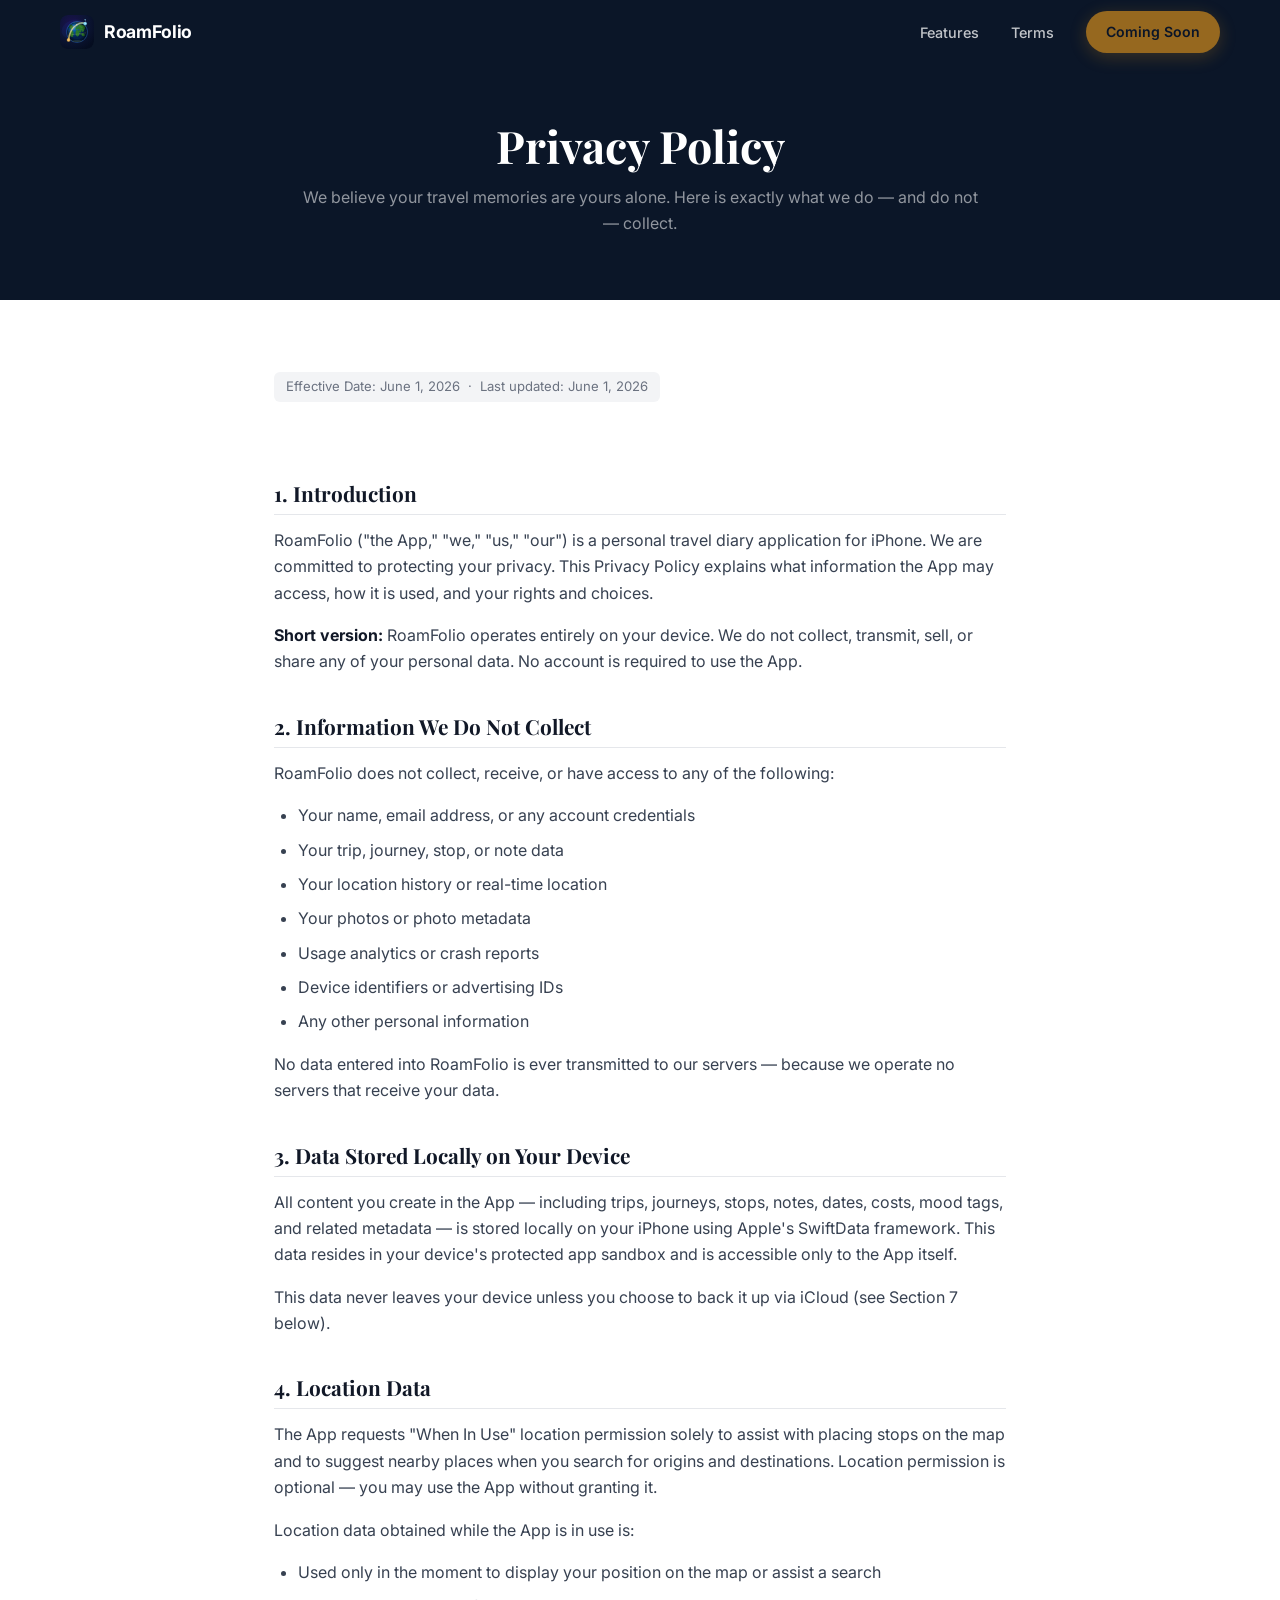
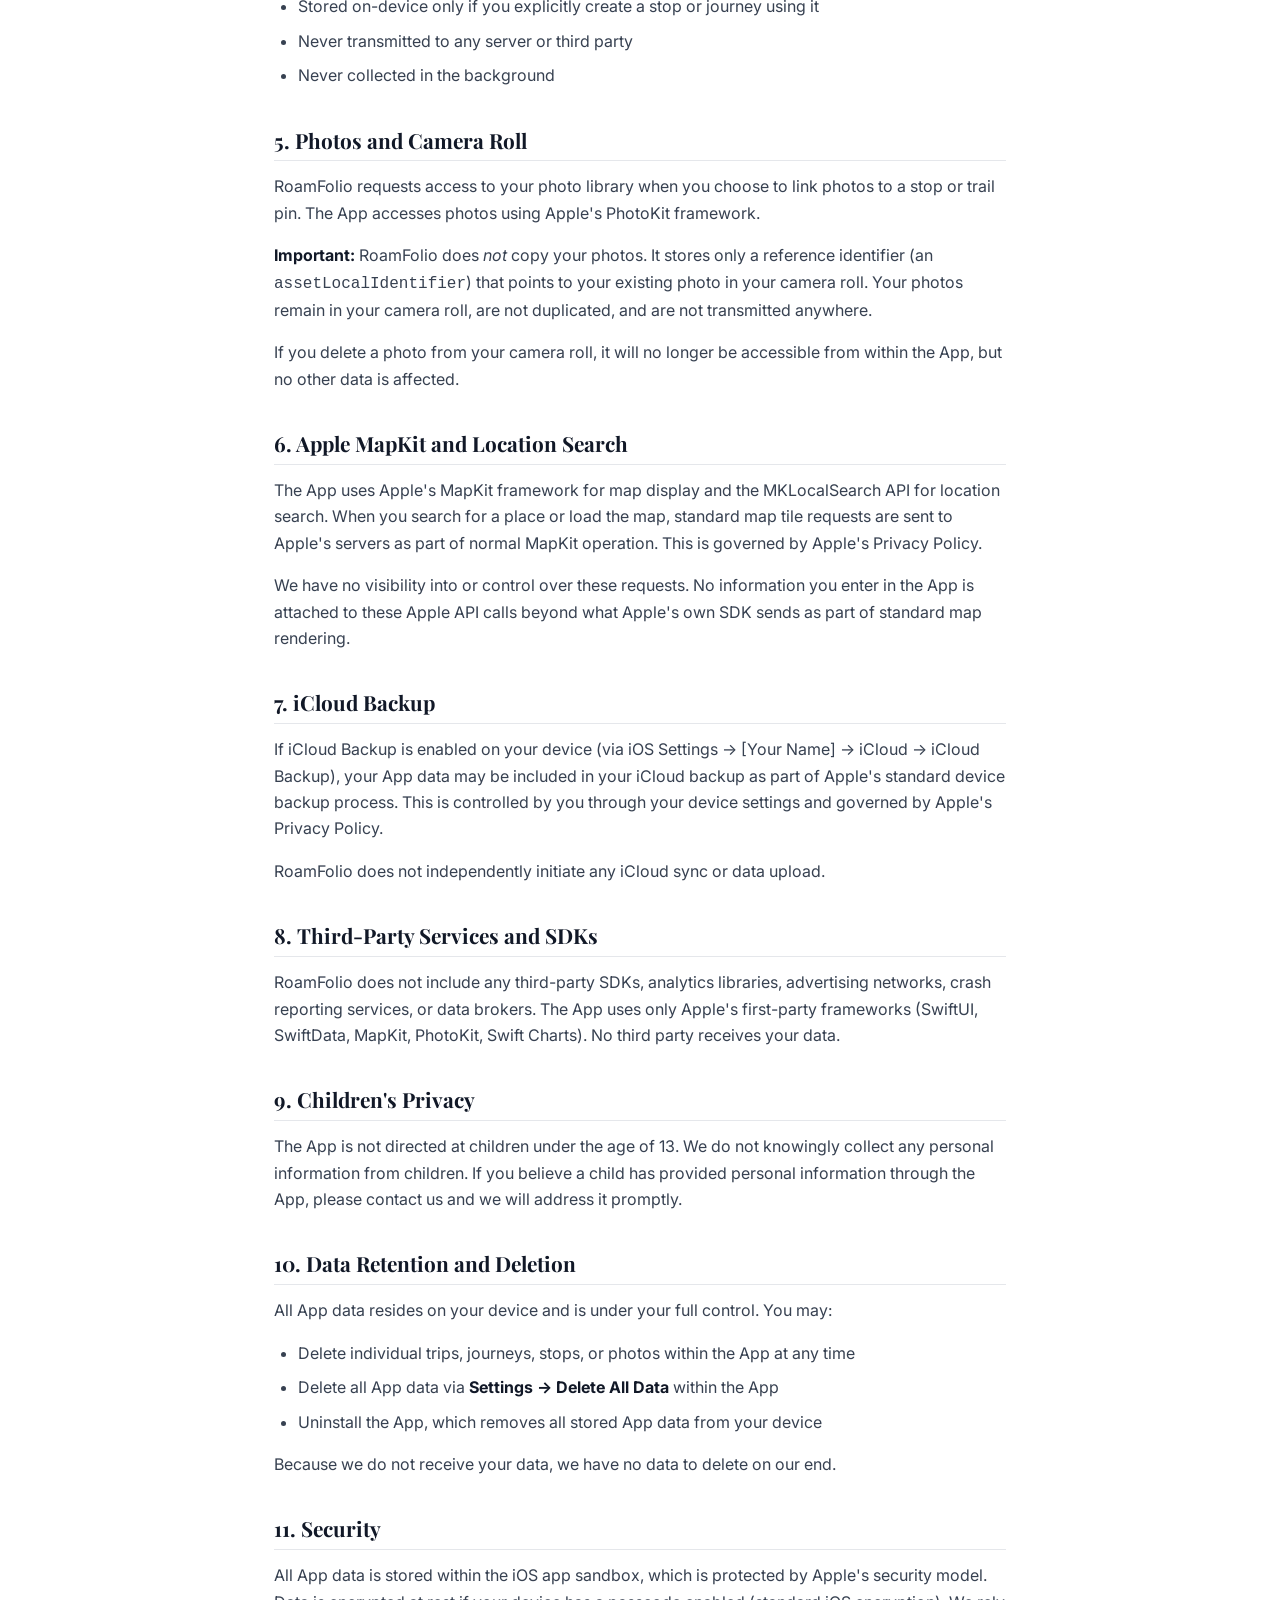
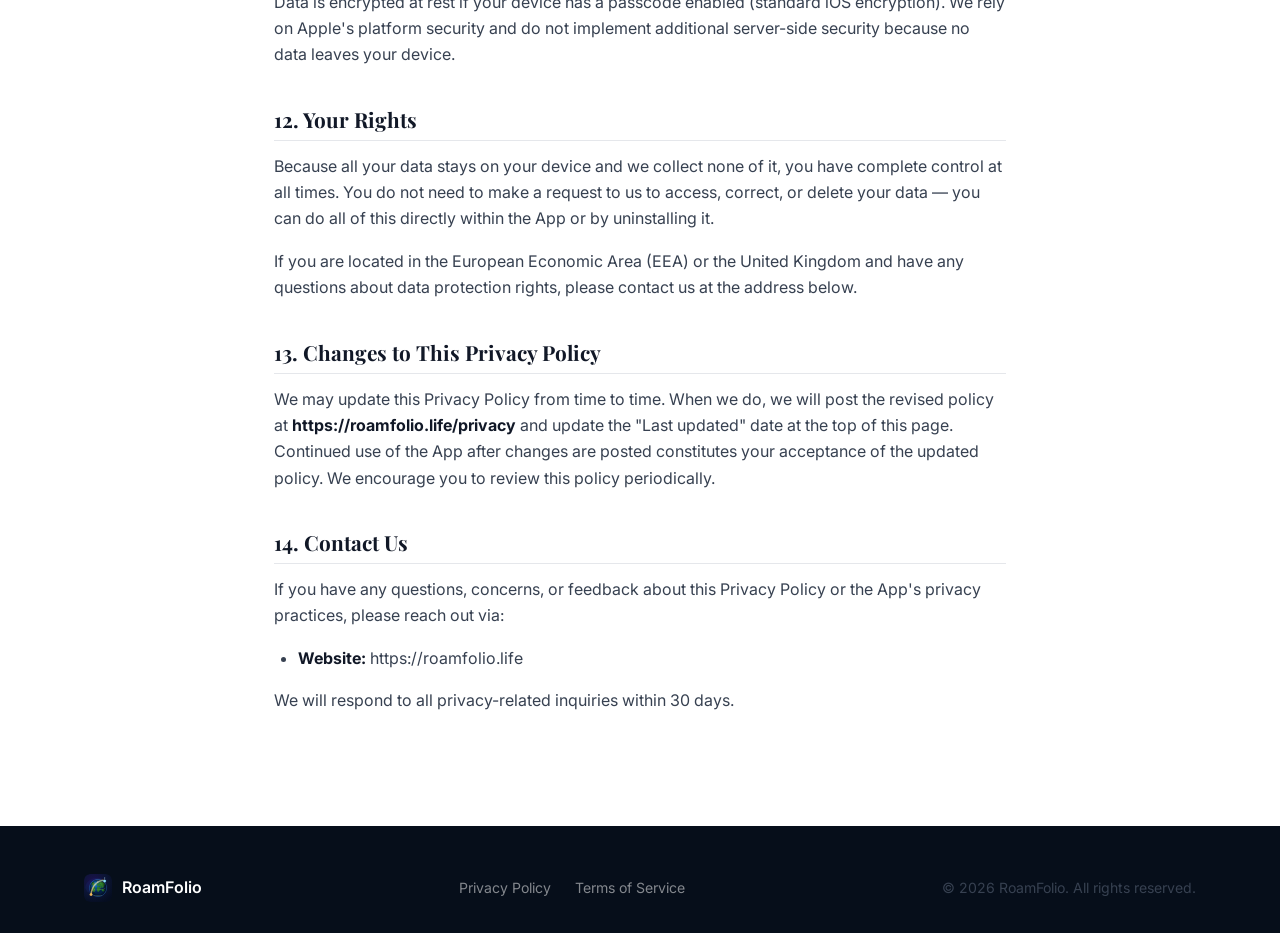
==== privacy.html @ da84d414 "Initial website" ====
<!DOCTYPE html>
<html lang="en">
<head>
  <meta charset="UTF-8"/>
  <meta name="viewport" content="width=device-width, initial-scale=1.0"/>
  <title>Privacy Policy — RoamFolio</title>
  <meta name="description" content="RoamFolio Privacy Policy — all your data stays on your device. No tracking, no ads, no accounts."/>
  <link rel="preconnect" href="https://fonts.googleapis.com"/>
  <link rel="preconnect" href="https://fonts.gstatic.com" crossorigin/>
  <link href="https://fonts.googleapis.com/css2?family=Inter:wght@400;500;600;700&family=Playfair+Display:wght@700&display=swap" rel="stylesheet"/>
  <link rel="icon" type="image/svg+xml" href="assets/logo-icon.svg"/>
  <link rel="stylesheet" href="css/styles.css"/>
</head>
<body>

<nav class="site-nav scrolled" role="navigation">
  <div class="nav-inner">
    <a href="index.html" class="nav-logo">
      <img src="assets/logo-icon.svg" alt="RoamFolio" width="34" height="34"/>
      RoamFolio
    </a>
    <ul class="nav-links">
      <li><a href="index.html#features">Features</a></li>
      <li><a href="terms.html">Terms</a></li>
      <li><span class="btn btn-primary nav-cta" style="opacity:0.6;cursor:default">Coming Soon</span></li>
    </ul>
    <button class="nav-toggle" aria-label="Open menu">
      <span></span><span></span><span></span>
    </button>
  </div>
</nav>

<section class="doc-hero">
  <div class="container">
    <h1>Privacy Policy</h1>
    <p>We believe your travel memories are yours alone. Here is exactly what we do — and do not — collect.</p>
  </div>
</section>

<main class="doc-body">
  <span class="doc-last-updated">Effective Date: June 1, 2026 &nbsp;·&nbsp; Last updated: June 1, 2026</span>

  <h2>1. Introduction</h2>
  <p>
    RoamFolio ("the App," "we," "us," "our") is a personal travel diary application for iPhone.
    We are committed to protecting your privacy. This Privacy Policy explains what information
    the App may access, how it is used, and your rights and choices.
  </p>
  <p>
    <strong>Short version:</strong> RoamFolio operates entirely on your device. We do not collect,
    transmit, sell, or share any of your personal data. No account is required to use the App.
  </p>

  <h2>2. Information We Do Not Collect</h2>
  <p>RoamFolio does not collect, receive, or have access to any of the following:</p>
  <ul>
    <li>Your name, email address, or any account credentials</li>
    <li>Your trip, journey, stop, or note data</li>
    <li>Your location history or real-time location</li>
    <li>Your photos or photo metadata</li>
    <li>Usage analytics or crash reports</li>
    <li>Device identifiers or advertising IDs</li>
    <li>Any other personal information</li>
  </ul>
  <p>
    No data entered into RoamFolio is ever transmitted to our servers — because we operate no
    servers that receive your data.
  </p>

  <h2>3. Data Stored Locally on Your Device</h2>
  <p>
    All content you create in the App — including trips, journeys, stops, notes, dates, costs,
    mood tags, and related metadata — is stored locally on your iPhone using Apple's SwiftData
    framework. This data resides in your device's protected app sandbox and is accessible only
    to the App itself.
  </p>
  <p>
    This data never leaves your device unless you choose to back it up via iCloud
    (see Section 7 below).
  </p>

  <h2>4. Location Data</h2>
  <p>
    The App requests "When In Use" location permission solely to assist with placing stops on
    the map and to suggest nearby places when you search for origins and destinations.
    Location permission is optional — you may use the App without granting it.
  </p>
  <p>
    Location data obtained while the App is in use is:
  </p>
  <ul>
    <li>Used only in the moment to display your position on the map or assist a search</li>
    <li>Stored on-device only if you explicitly create a stop or journey using it</li>
    <li>Never transmitted to any server or third party</li>
    <li>Never collected in the background</li>
  </ul>

  <h2>5. Photos and Camera Roll</h2>
  <p>
    RoamFolio requests access to your photo library when you choose to link photos to a stop
    or trail pin. The App accesses photos using Apple's PhotoKit framework.
  </p>
  <p>
    <strong>Important:</strong> RoamFolio does <em>not</em> copy your photos. It stores only
    a reference identifier (an <code>assetLocalIdentifier</code>) that points to your existing
    photo in your camera roll. Your photos remain in your camera roll, are not duplicated, and
    are not transmitted anywhere.
  </p>
  <p>
    If you delete a photo from your camera roll, it will no longer be accessible from within
    the App, but no other data is affected.
  </p>

  <h2>6. Apple MapKit and Location Search</h2>
  <p>
    The App uses Apple's MapKit framework for map display and the MKLocalSearch API for
    location search. When you search for a place or load the map, standard map tile requests
    are sent to Apple's servers as part of normal MapKit operation. This is governed by
    <a href="https://www.apple.com/privacy/" target="_blank" rel="noopener">Apple's Privacy Policy</a>.
  </p>
  <p>
    We have no visibility into or control over these requests. No information you enter in the
    App is attached to these Apple API calls beyond what Apple's own SDK sends as part of
    standard map rendering.
  </p>

  <h2>7. iCloud Backup</h2>
  <p>
    If iCloud Backup is enabled on your device (via iOS Settings → [Your Name] → iCloud →
    iCloud Backup), your App data may be included in your iCloud backup as part of Apple's
    standard device backup process. This is controlled by you through your device settings
    and governed by <a href="https://www.apple.com/privacy/" target="_blank" rel="noopener">Apple's Privacy Policy</a>.
  </p>
  <p>
    RoamFolio does not independently initiate any iCloud sync or data upload.
  </p>

  <h2>8. Third-Party Services and SDKs</h2>
  <p>
    RoamFolio does not include any third-party SDKs, analytics libraries, advertising networks,
    crash reporting services, or data brokers. The App uses only Apple's first-party frameworks
    (SwiftUI, SwiftData, MapKit, PhotoKit, Swift Charts). No third party receives your data.
  </p>

  <h2>9. Children's Privacy</h2>
  <p>
    The App is not directed at children under the age of 13. We do not knowingly collect any
    personal information from children. If you believe a child has provided personal information
    through the App, please contact us and we will address it promptly.
  </p>

  <h2>10. Data Retention and Deletion</h2>
  <p>
    All App data resides on your device and is under your full control. You may:
  </p>
  <ul>
    <li>Delete individual trips, journeys, stops, or photos within the App at any time</li>
    <li>Delete all App data via <strong>Settings → Delete All Data</strong> within the App</li>
    <li>Uninstall the App, which removes all stored App data from your device</li>
  </ul>
  <p>
    Because we do not receive your data, we have no data to delete on our end.
  </p>

  <h2>11. Security</h2>
  <p>
    All App data is stored within the iOS app sandbox, which is protected by Apple's security
    model. Data is encrypted at rest if your device has a passcode enabled (standard iOS
    encryption). We rely on Apple's platform security and do not implement additional server-side
    security because no data leaves your device.
  </p>

  <h2>12. Your Rights</h2>
  <p>
    Because all your data stays on your device and we collect none of it, you have complete
    control at all times. You do not need to make a request to us to access, correct, or
    delete your data — you can do all of this directly within the App or by uninstalling it.
  </p>
  <p>
    If you are located in the European Economic Area (EEA) or the United Kingdom and have
    any questions about data protection rights, please contact us at the address below.
  </p>

  <h2>13. Changes to This Privacy Policy</h2>
  <p>
    We may update this Privacy Policy from time to time. When we do, we will post the revised
    policy at <strong>https://roamfolio.life/privacy</strong> and update the "Last updated"
    date at the top of this page. Continued use of the App after changes are posted constitutes
    your acceptance of the updated policy. We encourage you to review this policy periodically.
  </p>

  <h2>14. Contact Us</h2>
  <p>
    If you have any questions, concerns, or feedback about this Privacy Policy or the App's
    privacy practices, please reach out via:
  </p>
  <ul>
    <li><strong>Website:</strong> <a href="https://roamfolio.life">https://roamfolio.life</a></li>
  </ul>
  <p>We will respond to all privacy-related inquiries within 30 days.</p>
</main>

<footer class="site-footer">
  <div class="container">
    <div class="footer-inner">
      <a href="index.html" class="footer-logo">
        <img src="assets/logo-icon.svg" alt="" width="28" height="28"/>
        RoamFolio
      </a>
      <ul class="footer-links">
        <li><a href="privacy.html">Privacy Policy</a></li>
        <li><a href="terms.html">Terms of Service</a></li>
      </ul>
      <p class="footer-copy">© 2026 RoamFolio. All rights reserved.</p>
    </div>
  </div>
</footer>

<script src="js/main.js" defer></script>
</body>
</html>
---- css/styles.css ----
/* ─────────────────────────────────────────
   RoamFolio — Website Styles
   ───────────────────────────────────────── */

/* Google Fonts imported in HTML */

/* ── Variables ── */
:root {
  --navy-dark:  #0B1628;
  --navy:       #142038;
  --navy-light: #1E3256;
  --blue:       #2E5BA8;
  --blue-mid:   #3B74CE;
  --sky:        #60A8DF;
  --gold:       #F4A01A;
  --gold-light: #FBBF24;
  --white:      #FFFFFF;
  --off-white:  #F7F8FA;
  --gray-100:   #F3F4F6;
  --gray-200:   #E5E7EB;
  --gray-400:   #9CA3AF;
  --gray-600:   #6B7280;
  --text:       #111827;
  --text-mid:   #374151;

  --radius-sm: 8px;
  --radius-md: 16px;
  --radius-lg: 24px;
  --radius-xl: 40px;

  --shadow-sm: 0 1px 4px rgba(0,0,0,0.10);
  --shadow-md: 0 4px 20px rgba(0,0,0,0.10);
  --shadow-lg: 0 12px 40px rgba(0,0,0,0.14);

  --transition: 0.22s ease;
  --max-w: 1160px;
}

/* ── Reset ── */
*, *::before, *::after { box-sizing: border-box; margin: 0; padding: 0; }
html { scroll-behavior: smooth; -webkit-text-size-adjust: 100%; }
img, svg { display: block; max-width: 100%; }
a { color: inherit; text-decoration: none; }
button { cursor: pointer; border: none; background: none; font: inherit; }

/* ── Base ── */
body {
  font-family: 'Inter', system-ui, -apple-system, sans-serif;
  font-size: 1rem;
  line-height: 1.65;
  color: var(--text);
  background: white;
  overflow-x: hidden;
}

.container {
  max-width: var(--max-w);
  margin: 0 auto;
  padding: 0 24px;
}

/* ── Typography ── */
h1, h2, h3, h4 {
  font-family: 'Playfair Display', Georgia, serif;
  line-height: 1.15;
  color: inherit;
}
h1 { font-size: clamp(2.4rem, 5.5vw, 4.2rem); font-weight: 700; }
h2 { font-size: clamp(1.9rem, 4vw, 3rem);     font-weight: 700; }
h3 { font-size: clamp(1.15rem, 2vw, 1.4rem);  font-weight: 600; }
p  { color: var(--text-mid); max-width: 68ch; }

/* ── Buttons ── */
.btn {
  display: inline-flex;
  align-items: center;
  gap: 8px;
  padding: 14px 28px;
  border-radius: var(--radius-xl);
  font-weight: 600;
  font-size: 0.95rem;
  transition: var(--transition);
  white-space: nowrap;
}
.btn-primary {
  background: var(--gold);
  color: var(--navy-dark);
  box-shadow: 0 4px 18px rgba(244,160,26,0.35);
}
.btn-primary:hover { background: var(--gold-light); transform: translateY(-2px); box-shadow: 0 8px 28px rgba(244,160,26,0.45); }
.btn-ghost {
  background: rgba(255,255,255,0.10);
  color: white;
  border: 1.5px solid rgba(255,255,255,0.28);
  backdrop-filter: blur(8px);
}
.btn-ghost:hover { background: rgba(255,255,255,0.18); transform: translateY(-2px); }
.btn-outline {
  background: transparent;
  color: var(--navy);
  border: 2px solid var(--navy);
}
.btn-outline:hover { background: var(--navy); color: white; }

/* ── Nav ── */
.site-nav {
  position: fixed;
  top: 0; left: 0; right: 0;
  z-index: 100;
  padding: 0 24px;
  height: 64px;
  display: flex;
  align-items: center;
  transition: background var(--transition), backdrop-filter var(--transition);
}
.site-nav.scrolled {
  background: rgba(11,22,40,0.90);
  backdrop-filter: blur(16px);
  -webkit-backdrop-filter: blur(16px);
  border-bottom: 1px solid rgba(255,255,255,0.08);
}
.nav-inner {
  max-width: var(--max-w);
  width: 100%;
  margin: 0 auto;
  display: flex;
  align-items: center;
  justify-content: space-between;
}
.nav-logo {
  display: flex;
  align-items: center;
  gap: 10px;
  color: white;
  font-weight: 700;
  font-size: 1.1rem;
  letter-spacing: -0.02em;
}
.nav-logo img { width: 34px; height: 34px; border-radius: 8px; }
.nav-links {
  display: flex;
  align-items: center;
  gap: 32px;
  list-style: none;
}
.nav-links a {
  color: rgba(255,255,255,0.75);
  font-size: 0.9rem;
  font-weight: 500;
  transition: color var(--transition);
}
.nav-links a:hover { color: white; }
.nav-cta { font-size: 0.88rem !important; padding: 9px 20px !important; }

/* mobile menu toggle */
.nav-toggle {
  display: none;
  flex-direction: column;
  gap: 5px;
  padding: 4px;
}
.nav-toggle span {
  display: block; width: 22px; height: 2px;
  background: white; border-radius: 2px;
  transition: var(--transition);
}

/* ── Hero ── */
.hero {
  min-height: 100svh;
  background: var(--navy-dark);
  display: flex;
  flex-direction: column;
  justify-content: center;
  padding: 100px 0 80px;
  position: relative;
  overflow: hidden;
}
/* Subtle animated grid background */
.hero::before {
  content: '';
  position: absolute;
  inset: 0;
  background-image:
    linear-gradient(rgba(74,120,190,0.07) 1px, transparent 1px),
    linear-gradient(90deg, rgba(74,120,190,0.07) 1px, transparent 1px);
  background-size: 64px 64px;
  mask-image: radial-gradient(ellipse 80% 80% at 50% 40%, black 40%, transparent 100%);
  -webkit-mask-image: radial-gradient(ellipse 80% 80% at 50% 40%, black 40%, transparent 100%);
}
/* Radial glow from center-top */
.hero::after {
  content: '';
  position: absolute;
  top: -120px; left: 50%;
  transform: translateX(-50%);
  width: 900px; height: 700px;
  background: radial-gradient(ellipse at center, rgba(59,116,206,0.18) 0%, transparent 70%);
  pointer-events: none;
}
.hero .container { position: relative; z-index: 1; }
.hero-inner {
  display: grid;
  grid-template-columns: 1fr 1fr;
  gap: 60px;
  align-items: center;
}
.hero-eyebrow {
  display: inline-block;
  font-size: 0.78rem;
  font-weight: 600;
  letter-spacing: 0.14em;
  text-transform: uppercase;
  color: var(--gold);
  border: 1px solid rgba(244,160,26,0.35);
  border-radius: 100px;
  padding: 5px 14px;
  margin-bottom: 20px;
}
.hero h1 {
  color: white;
  margin-bottom: 22px;
}
.hero h1 em {
  font-style: normal;
  color: var(--gold);
}
.hero-lead {
  color: rgba(255,255,255,0.68);
  font-size: 1.12rem;
  line-height: 1.7;
  margin-bottom: 36px;
  max-width: 52ch;
}
.hero-actions {
  display: flex;
  gap: 14px;
  flex-wrap: wrap;
}
.hero-visual {
  display: flex;
  justify-content: center;
  align-items: center;
  position: relative;
}
.hero-logo-wrap {
  width: clamp(240px, 40vw, 380px);
  aspect-ratio: 1;
  border-radius: 22%;
  overflow: hidden;
  box-shadow:
    0 0 0 1px rgba(255,255,255,0.08),
    0 24px 80px rgba(0,0,0,0.6),
    0 0 120px rgba(59,116,206,0.25);
  animation: float 5s ease-in-out infinite;
}
@keyframes float {
  0%, 100% { transform: translateY(0); }
  50%       { transform: translateY(-12px); }
}
.hero-logo-wrap img { width: 100%; height: 100%; }

/* ── Hero floating tags ── */
.hero-tag {
  position: absolute;
  background: rgba(255,255,255,0.10);
  backdrop-filter: blur(12px);
  -webkit-backdrop-filter: blur(12px);
  border: 1px solid rgba(255,255,255,0.20);
  color: white;
  font-size: 0.80rem;
  font-weight: 600;
  padding: 7px 14px;
  border-radius: 100px;
  white-space: nowrap;
  animation: float 5s ease-in-out infinite;
}
.hero-tag--1 { top: 10%;  left: -10%; animation-delay: 0s;    }
.hero-tag--2 { top: 52%;  right: -8%; animation-delay: 1.5s;  }
.hero-tag--3 { bottom: 12%; left: -5%; animation-delay: 0.8s; }

/* ── Coming soon badge (hero) ── */
.coming-soon-badge {
  display: inline-flex;
  align-items: center;
  gap: 10px;
  background: rgba(255,255,255,0.08);
  border: 1.5px solid rgba(255,255,255,0.22);
  color: rgba(255,255,255,0.80);
  font-size: 0.95rem;
  font-weight: 600;
  padding: 14px 28px;
  border-radius: var(--radius-xl);
  backdrop-filter: blur(8px);
  -webkit-backdrop-filter: blur(8px);
}

/* ── Coming soon text (CTA section) ── */
.cta-coming-soon {
  display: inline-flex;
  align-items: center;
  gap: 10px;
  color: rgba(255,255,255,0.45);
  font-size: 1rem;
  font-weight: 500;
  border: 1.5px dashed rgba(255,255,255,0.20);
  border-radius: var(--radius-xl);
  padding: 14px 30px;
}

/* ── Scroll indicator ── */
.scroll-hint {
  position: absolute;
  bottom: 32px;
  left: 50%;
  transform: translateX(-50%);
  display: flex;
  flex-direction: column;
  align-items: center;
  gap: 8px;
  color: rgba(255,255,255,0.35);
  font-size: 0.75rem;
  letter-spacing: 0.08em;
  text-transform: uppercase;
}
.scroll-hint-arrow {
  width: 24px; height: 36px;
  border: 2px solid rgba(255,255,255,0.25);
  border-radius: 12px;
  display: flex;
  justify-content: center;
  padding-top: 6px;
}
.scroll-hint-arrow::before {
  content: '';
  width: 4px; height: 8px;
  background: rgba(255,255,255,0.5);
  border-radius: 2px;
  animation: scrollDot 1.6s ease-in-out infinite;
}
@keyframes scrollDot {
  0%   { opacity: 1; transform: translateY(0); }
  100% { opacity: 0; transform: translateY(10px); }
}

/* ── Section shared ── */
.section {
  padding: 96px 0;
}
.section-eyebrow {
  font-size: 0.78rem;
  font-weight: 600;
  letter-spacing: 0.14em;
  text-transform: uppercase;
  color: var(--blue-mid);
  margin-bottom: 12px;
}
.section-header {
  margin-bottom: 56px;
}
.section-header h2 { margin-bottom: 14px; }
.section-header p  { font-size: 1.1rem; }

/* ── How it works ── */
.how-section { background: var(--off-white); }
.steps {
  display: grid;
  grid-template-columns: repeat(3, 1fr);
  gap: 32px;
  position: relative;
}
.steps::before {
  content: '';
  position: absolute;
  top: 52px; left: 16.66%; right: 16.66%;
  height: 2px;
  background: linear-gradient(90deg, var(--gold) 0%, var(--blue-mid) 100%);
  opacity: 0.35;
}
.step {
  background: white;
  border-radius: var(--radius-lg);
  padding: 36px 28px;
  box-shadow: var(--shadow-sm);
  text-align: center;
  transition: box-shadow var(--transition), transform var(--transition);
}
.step:hover { box-shadow: var(--shadow-md); transform: translateY(-4px); }
.step-num {
  width: 52px; height: 52px;
  border-radius: 50%;
  background: linear-gradient(135deg, var(--gold), #E8890E);
  color: white;
  font-size: 1.3rem;
  font-weight: 700;
  display: flex;
  align-items: center;
  justify-content: center;
  margin: 0 auto 20px;
  font-family: 'Playfair Display', serif;
}
.step h3 { margin-bottom: 10px; }
.step p  { font-size: 0.92rem; max-width: none; }

/* ── Features grid ── */
.features-section { background: white; }
.features-grid {
  display: grid;
  grid-template-columns: repeat(3, 1fr);
  gap: 24px;
}
.feature-card {
  padding: 32px 28px;
  border: 1.5px solid var(--gray-200);
  border-radius: var(--radius-lg);
  transition: border-color var(--transition), box-shadow var(--transition), transform var(--transition);
}
.feature-card:hover {
  border-color: rgba(59,116,206,0.35);
  box-shadow: var(--shadow-md);
  transform: translateY(-3px);
}
.feature-icon {
  width: 52px; height: 52px;
  border-radius: var(--radius-sm);
  background: linear-gradient(135deg, #EBF2FF, #D6E5FF);
  display: flex;
  align-items: center;
  justify-content: center;
  font-size: 1.6rem;
  margin-bottom: 18px;
}
.feature-card h3 { margin-bottom: 8px; font-size: 1.05rem; }
.feature-card p  { font-size: 0.9rem; max-width: none; }

/* ── Modes section ── */
.modes-section {
  background: var(--navy-dark);
  color: white;
  padding: 96px 0;
  overflow: hidden;
  position: relative;
}
.modes-section::before {
  content: '';
  position: absolute;
  inset: 0;
  background-image:
    linear-gradient(rgba(74,120,190,0.06) 1px, transparent 1px),
    linear-gradient(90deg, rgba(74,120,190,0.06) 1px, transparent 1px);
  background-size: 48px 48px;
}
.modes-section .section-eyebrow { color: var(--sky); }
.modes-section .section-header h2 { color: white; }
.modes-section .section-header p  { color: rgba(255,255,255,0.6); }
.modes-grid {
  display: grid;
  grid-template-columns: repeat(4, 1fr);
  gap: 20px;
  position: relative;
  z-index: 1;
}
.mode-card {
  background: rgba(255,255,255,0.05);
  border: 1px solid rgba(255,255,255,0.1);
  border-radius: var(--radius-md);
  padding: 24px 20px;
  transition: background var(--transition), border-color var(--transition), transform var(--transition);
}
.mode-card:hover {
  background: rgba(255,255,255,0.09);
  border-color: rgba(255,255,255,0.22);
  transform: translateY(-4px);
}
.mode-emoji { font-size: 2rem; margin-bottom: 12px; }
.mode-name  { font-weight: 600; font-size: 0.95rem; margin-bottom: 6px; }
.mode-desc  { font-size: 0.82rem; color: rgba(255,255,255,0.5); line-height: 1.5; }
.mode-line  { margin: 14px 0; height: 20px; display: flex; align-items: center; }

/* Route line swatches */
.route-line {
  height: 3px;
  width: 100%;
  border-radius: 2px;
}
.route-flight  { background: white;    background: repeating-linear-gradient(90deg, white 0, white 12px, transparent 12px, transparent 20px); height: 3px; }
.route-road    { background: #F4A01A; }
.route-train   { background: repeating-linear-gradient(90deg, #60A8DF 0, #60A8DF 100%); position: relative; }
.route-cruise  { background: repeating-linear-gradient(90deg, #2DD4BF 0, #2DD4BF 18px, transparent 18px, transparent 24px); }
.route-hike    { background: repeating-linear-gradient(90deg, #86EFAC 0, #86EFAC 12px, transparent 12px, transparent 19px); height: 4px; }
.route-walk    { background: repeating-linear-gradient(90deg, #C4B5FD 0, #C4B5FD 4px, transparent 4px, transparent 12px); height: 2px; }
.route-cycle   { background: repeating-linear-gradient(90deg, #FCA5A5 0, #FCA5A5 10px, transparent 10px, transparent 16px); }
.route-bus     { background: repeating-linear-gradient(90deg, #FDE68A 0, #FDE68A 14px, transparent 14px, transparent 20px); }

/* ── CTA section ── */
.cta-section {
  background: linear-gradient(135deg, var(--navy-dark) 0%, var(--navy-light) 100%);
  color: white;
  text-align: center;
  padding: 96px 0;
  position: relative;
  overflow: hidden;
}
.cta-section::before {
  content: '';
  position: absolute;
  top: 50%; left: 50%;
  transform: translate(-50%, -50%);
  width: 700px; height: 500px;
  background: radial-gradient(ellipse, rgba(244,160,26,0.12) 0%, transparent 70%);
}
.cta-section h2 { color: white; margin-bottom: 16px; }
.cta-section p  { color: rgba(255,255,255,0.65); font-size: 1.1rem; margin: 0 auto 36px; }
.cta-actions { display: flex; gap: 16px; justify-content: center; flex-wrap: wrap; }

/* ── Footer ── */
.site-footer {
  background: #060E1A;
  color: rgba(255,255,255,0.5);
  padding: 48px 0 32px;
  font-size: 0.88rem;
}
.footer-inner {
  display: flex;
  align-items: center;
  justify-content: space-between;
  gap: 24px;
  flex-wrap: wrap;
}
.footer-logo {
  display: flex;
  align-items: center;
  gap: 10px;
  color: white;
  font-weight: 600;
  font-size: 1rem;
}
.footer-logo img { width: 28px; height: 28px; border-radius: 6px; }
.footer-links {
  display: flex;
  gap: 24px;
  list-style: none;
}
.footer-links a { transition: color var(--transition); }
.footer-links a:hover { color: white; }
.footer-copy { text-align: right; }

/* ── Privacy / Terms pages ── */
.doc-hero {
  background: var(--navy-dark);
  padding: 120px 0 64px;
  text-align: center;
}
.doc-hero h1 { color: white; font-size: clamp(1.8rem, 4vw, 2.8rem); margin-bottom: 12px; }
.doc-hero p  { color: rgba(255,255,255,0.55); margin: 0 auto; }
.doc-body {
  max-width: 780px;
  margin: 0 auto;
  padding: 72px 24px 96px;
}
.doc-body h2 {
  font-size: 1.3rem;
  margin: 40px 0 12px;
  padding-bottom: 8px;
  border-bottom: 1.5px solid var(--gray-200);
}
.doc-body h2:first-child { margin-top: 0; }
.doc-body p  { color: var(--text-mid); margin-bottom: 16px; max-width: none; }
.doc-body ul {
  list-style: disc;
  padding-left: 24px;
  color: var(--text-mid);
  margin-bottom: 16px;
}
.doc-body ul li { margin-bottom: 8px; }
.doc-body strong { color: var(--text); }
.doc-last-updated {
  display: inline-block;
  font-size: 0.82rem;
  color: var(--gray-600);
  background: var(--gray-100);
  border-radius: 6px;
  padding: 4px 12px;
  margin-bottom: 40px;
}

/* ── Fade-in on scroll ── */
.fade-up {
  opacity: 0;
  transform: translateY(28px);
  transition: opacity 0.55s ease, transform 0.55s ease;
}
.fade-up.visible {
  opacity: 1;
  transform: none;
}

/* ── Responsive ── */
@media (max-width: 900px) {
  .hero-inner      { grid-template-columns: 1fr; text-align: center; }
  .hero-lead       { margin-left: auto; margin-right: auto; }
  .hero-actions    { justify-content: center; }
  .hero-visual     { order: -1; }
  .hero-logo-wrap  { width: clamp(180px, 55vw, 300px); }
  .features-grid   { grid-template-columns: repeat(2, 1fr); }
  .modes-grid      { grid-template-columns: repeat(2, 1fr); }
  .steps           { grid-template-columns: 1fr; }
  .steps::before   { display: none; }
}
@media (max-width: 600px) {
  .section         { padding: 64px 0; }
  .features-grid   { grid-template-columns: 1fr; }
  .modes-grid      { grid-template-columns: 1fr; }
  .nav-links       { display: none; }
  .nav-links.open  { display: flex; flex-direction: column; position: fixed; inset: 64px 0 0; background: var(--navy-dark); padding: 32px 24px; gap: 24px; z-index: 99; }
  .nav-toggle      { display: flex; }
  .footer-inner    { flex-direction: column; text-align: center; }
  .footer-copy     { text-align: center; }
}
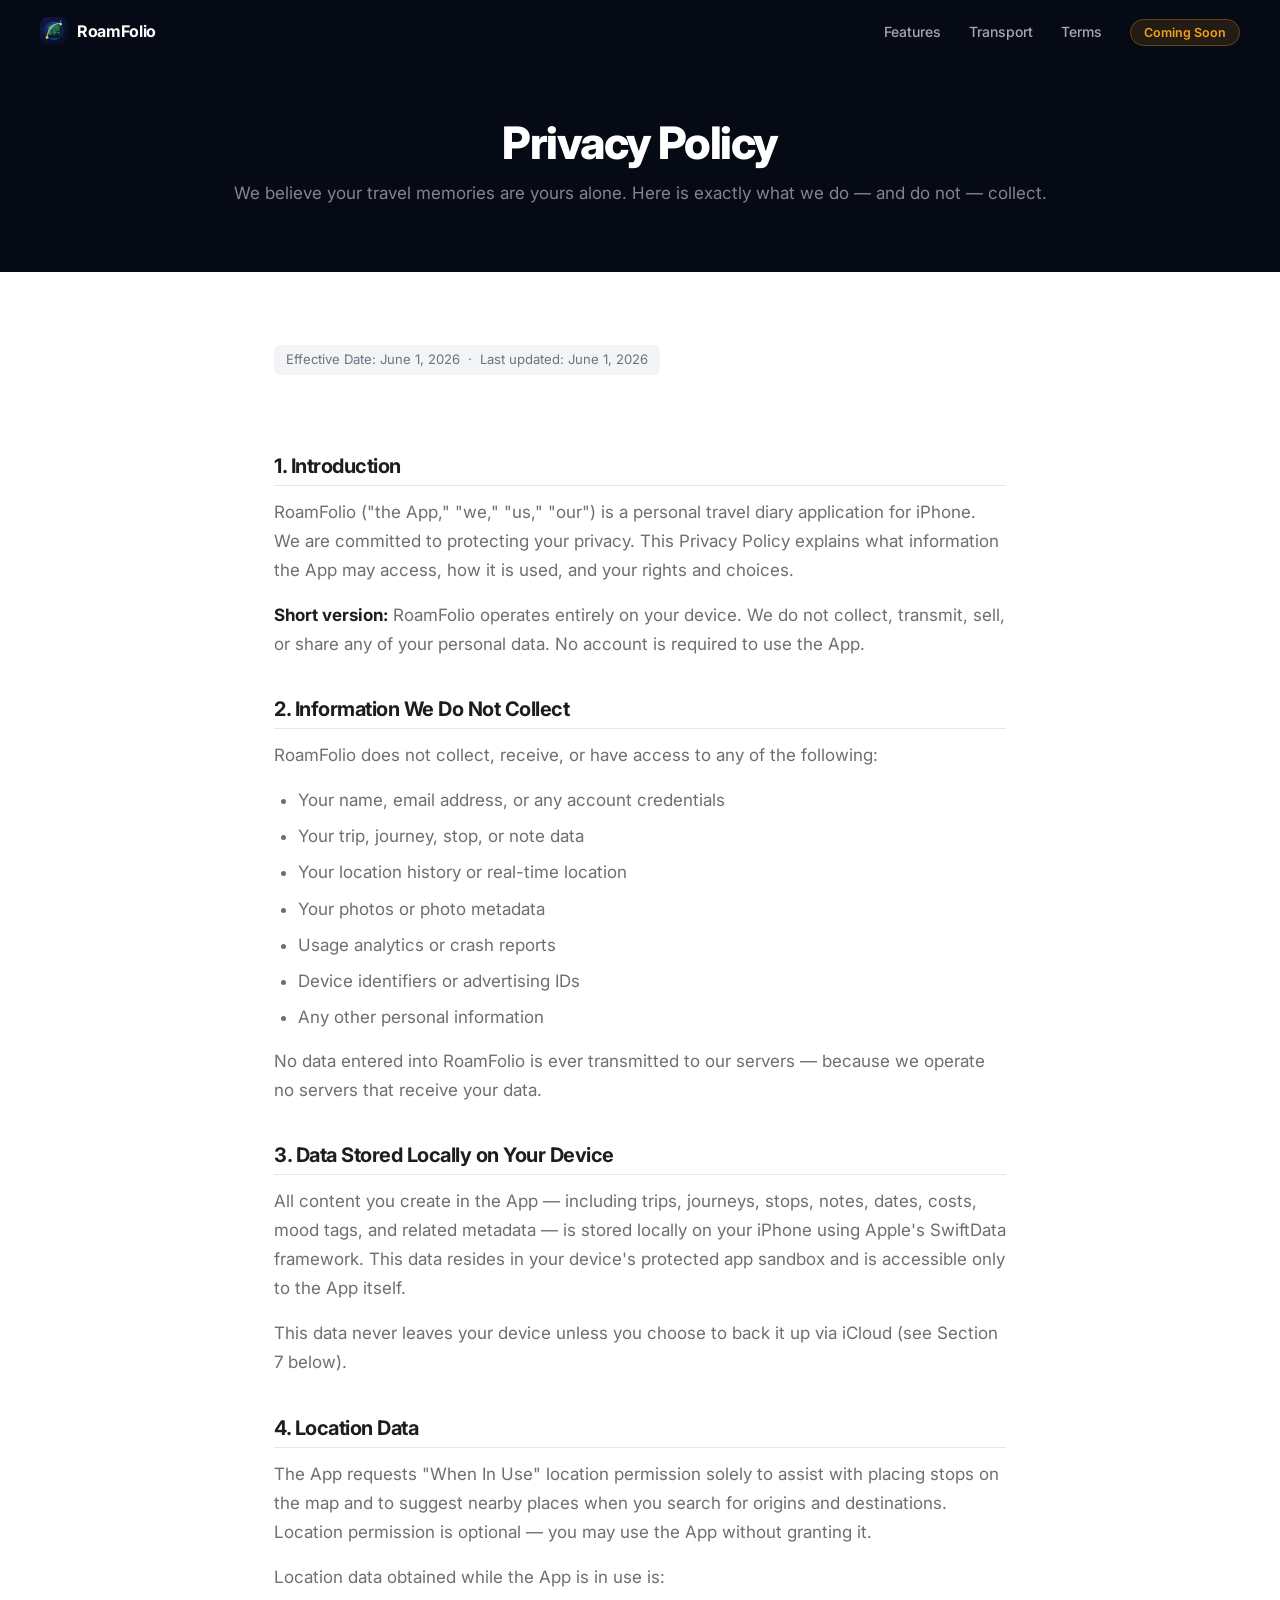
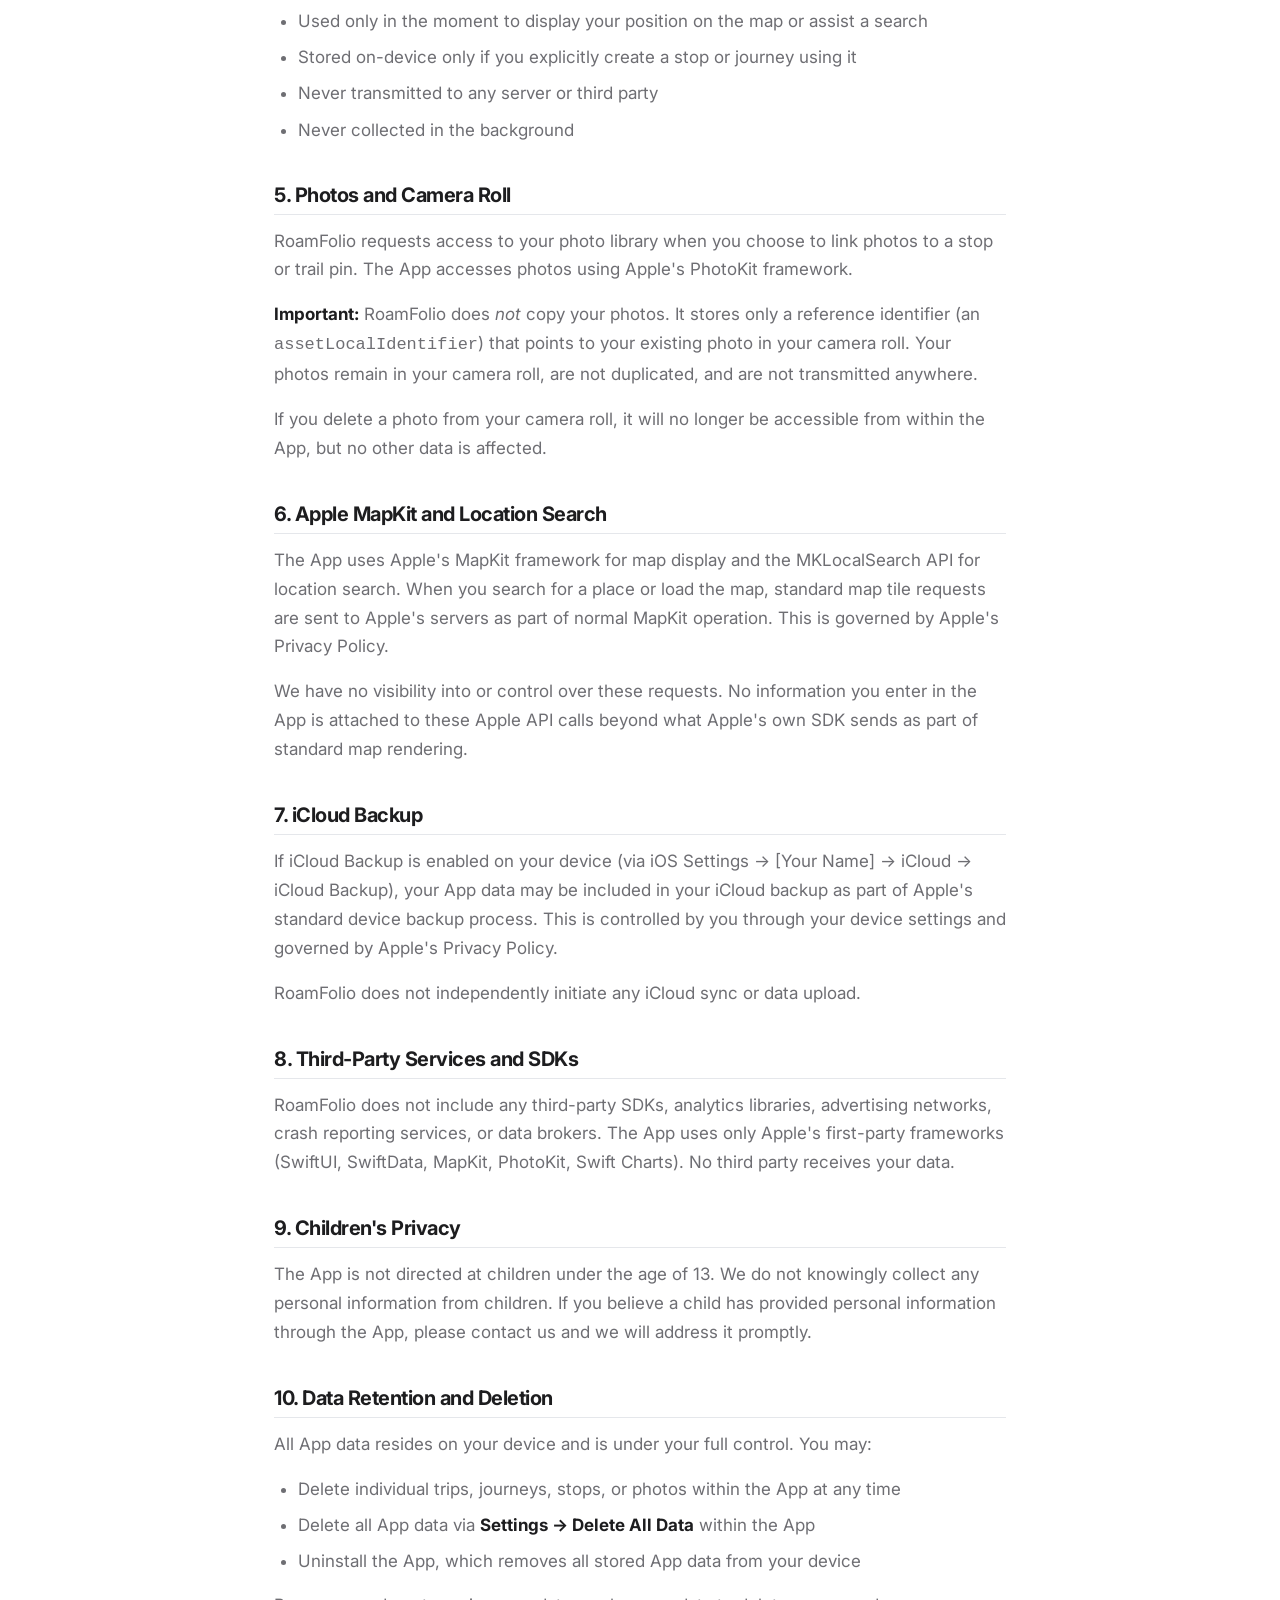
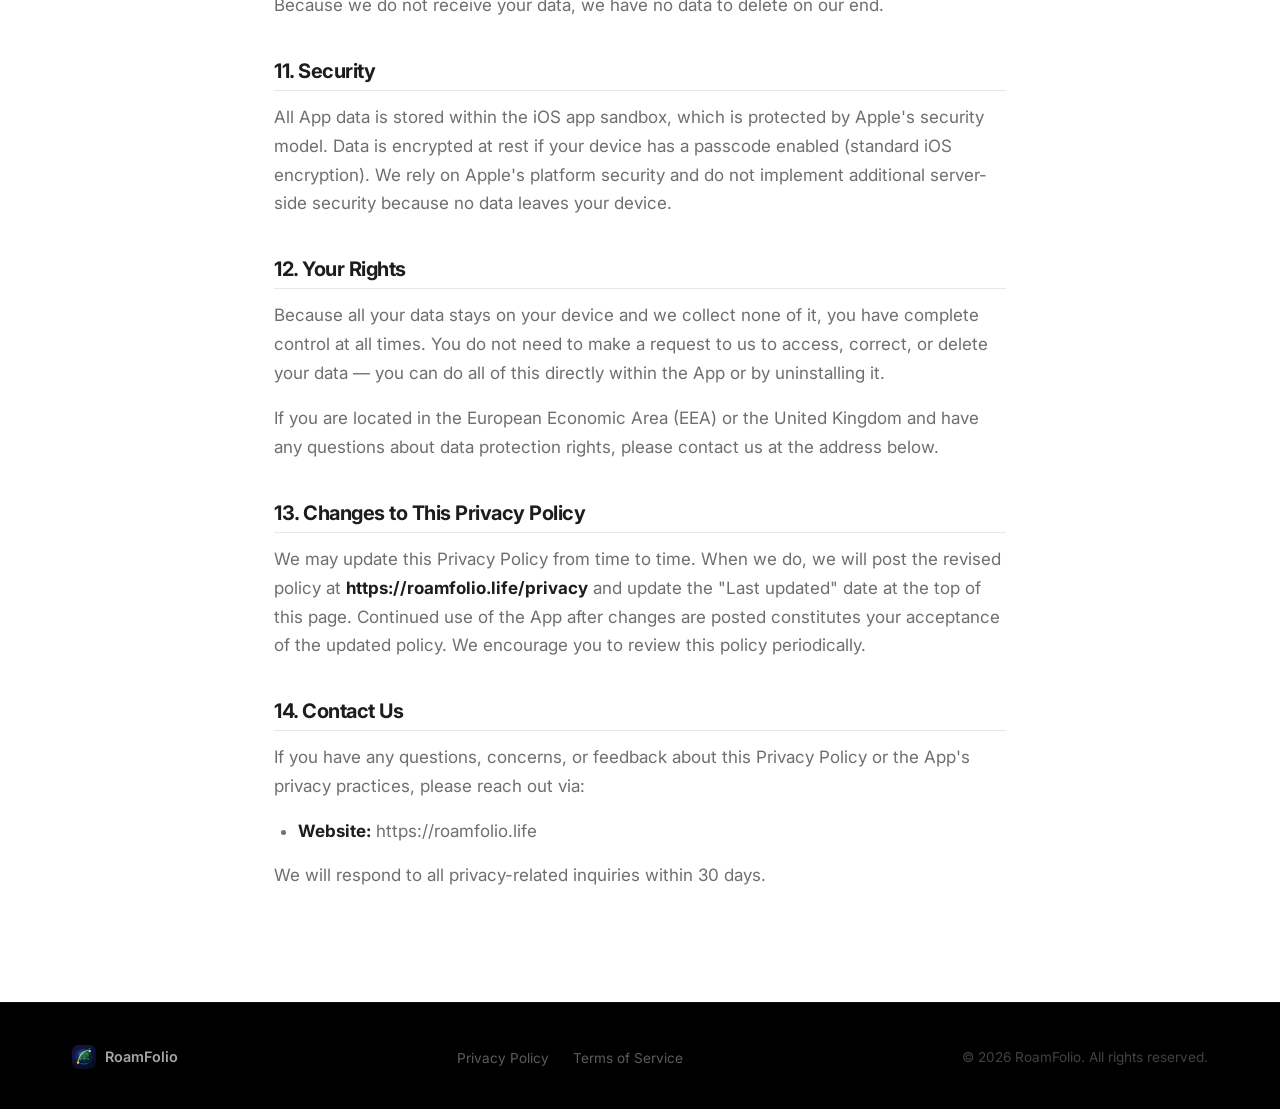
==== commit f7d4aba9: "Redesign: Apple-style scroll animations, remove scroll indicator" ====
--- a/privacy.html
+++ b/privacy.html
@@ -7,24 +7,25 @@
   <meta name="description" content="RoamFolio Privacy Policy — all your data stays on your device. No tracking, no ads, no accounts."/>
   <link rel="preconnect" href="https://fonts.googleapis.com"/>
   <link rel="preconnect" href="https://fonts.gstatic.com" crossorigin/>
-  <link href="https://fonts.googleapis.com/css2?family=Inter:wght@400;500;600;700&family=Playfair+Display:wght@700&display=swap" rel="stylesheet"/>
+  <link href="https://fonts.googleapis.com/css2?family=Inter:ital,wght@0,300;0,400;0,500;0,600;0,700;0,800;0,900;1,400&display=swap" rel="stylesheet"/>
   <link rel="icon" type="image/svg+xml" href="assets/logo-icon.svg"/>
   <link rel="stylesheet" href="css/styles.css"/>
 </head>
 <body>
 
-<nav class="site-nav scrolled" role="navigation">
+<nav class="site-nav scrolled" role="navigation" aria-label="Main">
   <div class="nav-inner">
-    <a href="index.html" class="nav-logo">
-      <img src="assets/logo-icon.svg" alt="RoamFolio" width="34" height="34"/>
-      RoamFolio
+    <a href="index.html" class="nav-logo" aria-label="RoamFolio home">
+      <img src="assets/logo-icon.svg" alt="RoamFolio" width="28" height="28"/>
+      <span>RoamFolio</span>
     </a>
     <ul class="nav-links">
       <li><a href="index.html#features">Features</a></li>
+      <li><a href="index.html#modes">Transport</a></li>
       <li><a href="terms.html">Terms</a></li>
-      <li><span class="btn btn-primary nav-cta" style="opacity:0.6;cursor:default">Coming Soon</span></li>
+      <li><span class="nav-badge">Coming Soon</span></li>
     </ul>
-    <button class="nav-toggle" aria-label="Open menu">
+    <button class="nav-toggle" id="navToggle" aria-label="Open menu" aria-expanded="false">
       <span></span><span></span><span></span>
     </button>
   </div>
--- a/css/styles.css
+++ b/css/styles.css
@@ -1,123 +1,114 @@
-/* ─────────────────────────────────────────
-   RoamFolio — Website Styles
-   ───────────────────────────────────────── */
-
-/* Google Fonts imported in HTML */
-
-/* ── Variables ── */
+/* RoamFolio — Styles */
+
+/* Variables */
 :root {
-  --navy-dark:  #0B1628;
-  --navy:       #142038;
-  --navy-light: #1E3256;
-  --blue:       #2E5BA8;
-  --blue-mid:   #3B74CE;
-  --sky:        #60A8DF;
-  --gold:       #F4A01A;
-  --gold-light: #FBBF24;
-  --white:      #FFFFFF;
-  --off-white:  #F7F8FA;
-  --gray-100:   #F3F4F6;
-  --gray-200:   #E5E7EB;
-  --gray-400:   #9CA3AF;
-  --gray-600:   #6B7280;
-  --text:       #111827;
-  --text-mid:   #374151;
-
-  --radius-sm: 8px;
-  --radius-md: 16px;
-  --radius-lg: 24px;
-  --radius-xl: 40px;
-
-  --shadow-sm: 0 1px 4px rgba(0,0,0,0.10);
-  --shadow-md: 0 4px 20px rgba(0,0,0,0.10);
-  --shadow-lg: 0 12px 40px rgba(0,0,0,0.14);
-
-  --transition: 0.22s ease;
-  --max-w: 1160px;
-}
-
-/* ── Reset ── */
+  --dark:    #050A14;
+  --darker:  #000000;
+  --navy:    #0A1526;
+  --light:   #F5F5F7;
+  --gold:    #F4A01A;
+  --gold-l:  #FBBF24;
+  --blue:    #3B74CE;
+  --sky:     #60A8DF;
+  --white:   #FFFFFF;
+  --t-dark:  #1D1D1F;
+  --t-mid:   #6E6E73;
+
+  --r-sm: 12px;
+  --r-md: 18px;
+  --r-lg: 24px;
+  --r-xl: 100px;
+
+  --ease: cubic-bezier(0.22, 1, 0.36, 1);
+  --max-w: 1200px;
+  --nav-h: 62px;
+}
+
+/* Reset */
 *, *::before, *::after { box-sizing: border-box; margin: 0; padding: 0; }
 html { scroll-behavior: smooth; -webkit-text-size-adjust: 100%; }
 img, svg { display: block; max-width: 100%; }
 a { color: inherit; text-decoration: none; }
 button { cursor: pointer; border: none; background: none; font: inherit; }
 
-/* ── Base ── */
+/* Base */
 body {
   font-family: 'Inter', system-ui, -apple-system, sans-serif;
-  font-size: 1rem;
+  font-size: 1.0625rem;
   line-height: 1.65;
-  color: var(--text);
-  background: white;
+  color: var(--t-dark);
+  background: #fff;
   overflow-x: hidden;
-}
-
+  -webkit-font-smoothing: antialiased;
+  -moz-osx-font-smoothing: grayscale;
+}
 .container {
   max-width: var(--max-w);
   margin: 0 auto;
-  padding: 0 24px;
-}
-
-/* ── Typography ── */
-h1, h2, h3, h4 {
-  font-family: 'Playfair Display', Georgia, serif;
-  line-height: 1.15;
-  color: inherit;
-}
-h1 { font-size: clamp(2.4rem, 5.5vw, 4.2rem); font-weight: 700; }
-h2 { font-size: clamp(1.9rem, 4vw, 3rem);     font-weight: 700; }
-h3 { font-size: clamp(1.15rem, 2vw, 1.4rem);  font-weight: 600; }
-p  { color: var(--text-mid); max-width: 68ch; }
-
-/* ── Buttons ── */
-.btn {
-  display: inline-flex;
-  align-items: center;
-  gap: 8px;
-  padding: 14px 28px;
-  border-radius: var(--radius-xl);
-  font-weight: 600;
-  font-size: 0.95rem;
-  transition: var(--transition);
-  white-space: nowrap;
-}
-.btn-primary {
-  background: var(--gold);
-  color: var(--navy-dark);
-  box-shadow: 0 4px 18px rgba(244,160,26,0.35);
-}
-.btn-primary:hover { background: var(--gold-light); transform: translateY(-2px); box-shadow: 0 8px 28px rgba(244,160,26,0.45); }
-.btn-ghost {
-  background: rgba(255,255,255,0.10);
-  color: white;
-  border: 1.5px solid rgba(255,255,255,0.28);
-  backdrop-filter: blur(8px);
-}
-.btn-ghost:hover { background: rgba(255,255,255,0.18); transform: translateY(-2px); }
-.btn-outline {
-  background: transparent;
-  color: var(--navy);
-  border: 2px solid var(--navy);
-}
-.btn-outline:hover { background: var(--navy); color: white; }
-
-/* ── Nav ── */
+  padding: 0 32px;
+}
+
+/* Typography */
+h1 {
+  font-size: clamp(3rem, 6.5vw, 5.2rem);
+  font-weight: 800;
+  line-height: 1.06;
+  letter-spacing: -0.035em;
+}
+h2 {
+  font-size: clamp(2rem, 4.2vw, 3.4rem);
+  font-weight: 800;
+  line-height: 1.1;
+  letter-spacing: -0.025em;
+}
+h3 {
+  font-size: clamp(1.05rem, 1.8vw, 1.25rem);
+  font-weight: 700;
+  letter-spacing: -0.01em;
+}
+p { line-height: 1.7; }
+.gold-text { color: var(--gold); }
+
+/* Section labels */
+.section-eyebrow {
+  font-size: 0.76rem;
+  font-weight: 700;
+  letter-spacing: 0.13em;
+  text-transform: uppercase;
+  color: var(--blue);
+  margin-bottom: 14px;
+  display: block;
+}
+.section-eyebrow.light { color: var(--sky); }
+.section-h2 {
+  color: var(--t-dark);
+  margin-bottom: 56px;
+}
+.section-h2.light { color: white; }
+.section-sub {
+  font-size: 1.05rem;
+  color: var(--t-mid);
+  max-width: 58ch;
+  margin-bottom: 56px;
+}
+.section-sub.light { color: rgba(255,255,255,0.52); }
+
+/* NAV */
 .site-nav {
   position: fixed;
   top: 0; left: 0; right: 0;
-  z-index: 100;
-  padding: 0 24px;
-  height: 64px;
+  z-index: 200;
+  height: var(--nav-h);
   display: flex;
   align-items: center;
-  transition: background var(--transition), backdrop-filter var(--transition);
+  padding: 0 32px;
+  transition: background 0.35s ease, box-shadow 0.35s ease;
 }
 .site-nav.scrolled {
-  background: rgba(11,22,40,0.90);
-  backdrop-filter: blur(16px);
-  -webkit-backdrop-filter: blur(16px);
-  border-bottom: 1px solid rgba(255,255,255,0.08);
+  background: rgba(5,10,20,0.82);
+  backdrop-filter: blur(24px);
+  -webkit-backdrop-filter: blur(24px);
+  box-shadow: 0 1px 0 rgba(255,255,255,0.07);
 }
 .nav-inner {
   max-width: var(--max-w);
@@ -130,29 +121,35 @@
 .nav-logo {
   display: flex;
   align-items: center;
-  gap: 10px;
+  gap: 9px;
   color: white;
   font-weight: 700;
-  font-size: 1.1rem;
+  font-size: 1rem;
   letter-spacing: -0.02em;
 }
-.nav-logo img { width: 34px; height: 34px; border-radius: 8px; }
+.nav-logo img { width: 28px; height: 28px; border-radius: 7px; }
 .nav-links {
   display: flex;
   align-items: center;
-  gap: 32px;
+  gap: 28px;
   list-style: none;
 }
 .nav-links a {
-  color: rgba(255,255,255,0.75);
-  font-size: 0.9rem;
+  color: rgba(255,255,255,0.65);
+  font-size: 0.875rem;
   font-weight: 500;
-  transition: color var(--transition);
+  transition: color 0.2s;
 }
 .nav-links a:hover { color: white; }
-.nav-cta { font-size: 0.88rem !important; padding: 9px 20px !important; }
-
-/* mobile menu toggle */
+.nav-badge {
+  background: rgba(244,160,26,0.12);
+  border: 1px solid rgba(244,160,26,0.3);
+  color: var(--gold);
+  font-size: 0.78rem;
+  font-weight: 600;
+  padding: 5px 13px;
+  border-radius: var(--r-xl);
+}
 .nav-toggle {
   display: none;
   flex-direction: column;
@@ -160,365 +157,606 @@
   padding: 4px;
 }
 .nav-toggle span {
-  display: block; width: 22px; height: 2px;
-  background: white; border-radius: 2px;
-  transition: var(--transition);
-}
-
-/* ── Hero ── */
+  display: block;
+  width: 22px; height: 2px;
+  background: white;
+  border-radius: 2px;
+  transition: 0.25s var(--ease);
+}
+
+/* HERO */
 .hero {
   min-height: 100svh;
-  background: var(--navy-dark);
-  display: flex;
-  flex-direction: column;
-  justify-content: center;
-  padding: 100px 0 80px;
+  background: var(--dark);
   position: relative;
   overflow: hidden;
-}
-/* Subtle animated grid background */
-.hero::before {
-  content: '';
+  display: flex;
+  align-items: center;
+  padding: var(--nav-h) 0 0;
+}
+.hero-bg {
+  position: absolute;
+  inset: 0;
+  pointer-events: none;
+  will-change: transform;
+}
+.hero-grid {
   position: absolute;
   inset: 0;
   background-image:
-    linear-gradient(rgba(74,120,190,0.07) 1px, transparent 1px),
-    linear-gradient(90deg, rgba(74,120,190,0.07) 1px, transparent 1px);
-  background-size: 64px 64px;
-  mask-image: radial-gradient(ellipse 80% 80% at 50% 40%, black 40%, transparent 100%);
-  -webkit-mask-image: radial-gradient(ellipse 80% 80% at 50% 40%, black 40%, transparent 100%);
-}
-/* Radial glow from center-top */
-.hero::after {
-  content: '';
-  position: absolute;
-  top: -120px; left: 50%;
-  transform: translateX(-50%);
-  width: 900px; height: 700px;
-  background: radial-gradient(ellipse at center, rgba(59,116,206,0.18) 0%, transparent 70%);
+    linear-gradient(rgba(59,116,206,0.07) 1px, transparent 1px),
+    linear-gradient(90deg, rgba(59,116,206,0.07) 1px, transparent 1px);
+  background-size: 56px 56px;
+  mask-image: radial-gradient(ellipse 90% 85% at 50% 38%, black 28%, transparent 100%);
+  -webkit-mask-image: radial-gradient(ellipse 90% 85% at 50% 38%, black 28%, transparent 100%);
+}
+.hero-glow {
+  position: absolute;
+  border-radius: 50%;
   pointer-events: none;
 }
-.hero .container { position: relative; z-index: 1; }
-.hero-inner {
+.g1 {
+  top: -80px; left: 18%;
+  width: 640px; height: 520px;
+  background: radial-gradient(ellipse, rgba(59,116,206,0.22) 0%, transparent 68%);
+  filter: blur(60px);
+}
+.g2 {
+  bottom: -80px; right: 12%;
+  width: 440px; height: 380px;
+  background: radial-gradient(ellipse, rgba(244,160,26,0.10) 0%, transparent 70%);
+  filter: blur(80px);
+}
+.hero-routes {
+  position: absolute;
+  inset: 0;
+  width: 100%; height: 100%;
+}
+.hr {
+  fill: none;
+  stroke: rgba(255,255,255,0.055);
+  stroke-width: 1.5;
+}
+.hr-1 {
+  stroke-dasharray: 2000;
+  stroke-dashoffset: 2000;
+  animation: drawLine 3.8s var(--ease) forwards 0.4s;
+}
+.hr-2 {
+  stroke-dasharray: 1900;
+  stroke-dashoffset: 1900;
+  animation: drawLine 3.8s var(--ease) forwards 0.9s;
+}
+.hr-3 {
+  stroke-dasharray: 1500;
+  stroke-dashoffset: 1500;
+  animation: drawLine 3.8s var(--ease) forwards 1.4s;
+}
+.hr-dot {
+  fill: var(--gold);
+  opacity: 0;
+  animation: dotFade 0.6s ease forwards;
+}
+.hd-1 { animation-delay: 2.5s; }
+.hd-2 { animation-delay: 3.0s; }
+.hd-3 { animation-delay: 2.8s; }
+@keyframes drawLine { to { stroke-dashoffset: 0; } }
+@keyframes dotFade  { to { opacity: 0.55; } }
+
+.hero-container {
   display: grid;
   grid-template-columns: 1fr 1fr;
-  gap: 60px;
-  align-items: center;
-}
+  gap: 72px;
+  align-items: center;
+  padding-top: 80px;
+  padding-bottom: 80px;
+  position: relative;
+  z-index: 1;
+  width: 100%;
+}
+.hero-copy { color: white; }
 .hero-eyebrow {
-  display: inline-block;
+  display: inline-flex;
+  align-items: center;
+  gap: 9px;
   font-size: 0.78rem;
   font-weight: 600;
-  letter-spacing: 0.14em;
+  letter-spacing: 0.1em;
   text-transform: uppercase;
   color: var(--gold);
-  border: 1px solid rgba(244,160,26,0.35);
-  border-radius: 100px;
-  padding: 5px 14px;
-  margin-bottom: 20px;
-}
-.hero h1 {
+  margin-bottom: 26px;
+}
+.eyebrow-pip {
+  width: 7px; height: 7px;
+  border-radius: 50%;
+  background: var(--gold);
+  flex-shrink: 0;
+  animation: pip 2.2s ease-in-out infinite;
+}
+@keyframes pip {
+  0%, 100% { opacity: 1; transform: scale(1); }
+  50%       { opacity: 0.4; transform: scale(0.7); }
+}
+.hero-h1 {
   color: white;
   margin-bottom: 22px;
 }
-.hero h1 em {
-  font-style: normal;
-  color: var(--gold);
-}
-.hero-lead {
-  color: rgba(255,255,255,0.68);
-  font-size: 1.12rem;
-  line-height: 1.7;
-  margin-bottom: 36px;
-  max-width: 52ch;
+.hero-h1 em {
+  font-style: italic;
+  background: linear-gradient(110deg, #F4A01A 0%, #FBBF24 45%, #FB923C 100%);
+  -webkit-background-clip: text;
+  background-clip: text;
+  -webkit-text-fill-color: transparent;
+}
+.hero-sub {
+  color: rgba(255,255,255,0.58);
+  font-size: 1.08rem;
+  line-height: 1.72;
+  max-width: 46ch;
+  margin-bottom: 38px;
 }
 .hero-actions {
   display: flex;
-  gap: 14px;
+  align-items: center;
+  gap: 22px;
   flex-wrap: wrap;
 }
+.appstore-pill {
+  display: inline-flex;
+  align-items: center;
+  gap: 9px;
+  background: rgba(255,255,255,0.07);
+  border: 1.5px solid rgba(255,255,255,0.18);
+  color: rgba(255,255,255,0.82);
+  font-size: 0.88rem;
+  font-weight: 600;
+  padding: 12px 22px;
+  border-radius: var(--r-xl);
+  backdrop-filter: blur(8px);
+  transition: background 0.22s, border-color 0.22s;
+}
+.appstore-pill:hover {
+  background: rgba(255,255,255,0.12);
+  border-color: rgba(255,255,255,0.32);
+}
+.arrow-link {
+  display: inline-flex;
+  align-items: center;
+  gap: 5px;
+  color: var(--gold);
+  font-size: 0.9rem;
+  font-weight: 600;
+  transition: gap 0.2s var(--ease);
+}
+.arrow-link:hover { gap: 10px; }
+
+/* Hero visual */
 .hero-visual {
+  position: relative;
   display: flex;
   justify-content: center;
   align-items: center;
+  padding: 40px 0;
+}
+.app-icon-wrap {
   position: relative;
-}
-.hero-logo-wrap {
-  width: clamp(240px, 40vw, 380px);
+  width: clamp(200px, 30vw, 340px);
   aspect-ratio: 1;
-  border-radius: 22%;
-  overflow: hidden;
+}
+.app-icon-glow {
+  position: absolute;
+  inset: -35%;
+  background: radial-gradient(ellipse, rgba(59,116,206,0.28) 0%, transparent 68%);
+  animation: breathe 4.5s ease-in-out infinite;
+  border-radius: 50%;
+}
+@keyframes breathe {
+  0%, 100% { transform: scale(1); opacity: 0.6; }
+  50%       { transform: scale(1.12); opacity: 1; }
+}
+.app-icon-img {
+  width: 100%; height: 100%;
+  border-radius: 22.5%;
   box-shadow:
-    0 0 0 1px rgba(255,255,255,0.08),
-    0 24px 80px rgba(0,0,0,0.6),
-    0 0 120px rgba(59,116,206,0.25);
-  animation: float 5s ease-in-out infinite;
+    0 0 0 1px rgba(255,255,255,0.09),
+    0 28px 80px rgba(0,0,0,0.72),
+    0 0 80px rgba(59,116,206,0.18);
+  animation: float 7s ease-in-out infinite;
+  will-change: transform;
 }
 @keyframes float {
-  0%, 100% { transform: translateY(0); }
-  50%       { transform: translateY(-12px); }
-}
-.hero-logo-wrap img { width: 100%; height: 100%; }
-
-/* ── Hero floating tags ── */
-.hero-tag {
-  position: absolute;
-  background: rgba(255,255,255,0.10);
-  backdrop-filter: blur(12px);
-  -webkit-backdrop-filter: blur(12px);
-  border: 1px solid rgba(255,255,255,0.20);
-  color: white;
-  font-size: 0.80rem;
-  font-weight: 600;
-  padding: 7px 14px;
-  border-radius: 100px;
-  white-space: nowrap;
-  animation: float 5s ease-in-out infinite;
-}
-.hero-tag--1 { top: 10%;  left: -10%; animation-delay: 0s;    }
-.hero-tag--2 { top: 52%;  right: -8%; animation-delay: 1.5s;  }
-.hero-tag--3 { bottom: 12%; left: -5%; animation-delay: 0.8s; }
-
-/* ── Coming soon badge (hero) ── */
-.coming-soon-badge {
-  display: inline-flex;
-  align-items: center;
-  gap: 10px;
-  background: rgba(255,255,255,0.08);
-  border: 1.5px solid rgba(255,255,255,0.22);
-  color: rgba(255,255,255,0.80);
-  font-size: 0.95rem;
-  font-weight: 600;
-  padding: 14px 28px;
-  border-radius: var(--radius-xl);
-  backdrop-filter: blur(8px);
-  -webkit-backdrop-filter: blur(8px);
-}
-
-/* ── Coming soon text (CTA section) ── */
-.cta-coming-soon {
-  display: inline-flex;
-  align-items: center;
-  gap: 10px;
-  color: rgba(255,255,255,0.45);
-  font-size: 1rem;
-  font-weight: 500;
-  border: 1.5px dashed rgba(255,255,255,0.20);
-  border-radius: var(--radius-xl);
-  padding: 14px 30px;
-}
-
-/* ── Scroll indicator ── */
-.scroll-hint {
-  position: absolute;
-  bottom: 32px;
-  left: 50%;
-  transform: translateX(-50%);
-  display: flex;
-  flex-direction: column;
-  align-items: center;
-  gap: 8px;
-  color: rgba(255,255,255,0.35);
-  font-size: 0.75rem;
-  letter-spacing: 0.08em;
-  text-transform: uppercase;
-}
-.scroll-hint-arrow {
-  width: 24px; height: 36px;
-  border: 2px solid rgba(255,255,255,0.25);
-  border-radius: 12px;
-  display: flex;
-  justify-content: center;
-  padding-top: 6px;
-}
-.scroll-hint-arrow::before {
-  content: '';
-  width: 4px; height: 8px;
-  background: rgba(255,255,255,0.5);
-  border-radius: 2px;
-  animation: scrollDot 1.6s ease-in-out infinite;
-}
-@keyframes scrollDot {
-  0%   { opacity: 1; transform: translateY(0); }
-  100% { opacity: 0; transform: translateY(10px); }
-}
-
-/* ── Section shared ── */
-.section {
-  padding: 96px 0;
-}
-.section-eyebrow {
+  0%, 100% { transform: translateY(0px) rotate(-0.8deg); }
+  50%       { transform: translateY(-16px) rotate(0.8deg); }
+}
+
+/* Floating tags */
+.float-tag {
+  position: absolute;
+  background: rgba(255,255,255,0.07);
+  backdrop-filter: blur(16px);
+  -webkit-backdrop-filter: blur(16px);
+  border: 1px solid rgba(255,255,255,0.14);
+  color: rgba(255,255,255,0.9);
   font-size: 0.78rem;
   font-weight: 600;
-  letter-spacing: 0.14em;
-  text-transform: uppercase;
-  color: var(--blue-mid);
-  margin-bottom: 12px;
-}
-.section-header {
-  margin-bottom: 56px;
-}
-.section-header h2 { margin-bottom: 14px; }
-.section-header p  { font-size: 1.1rem; }
-
-/* ── How it works ── */
-.how-section { background: var(--off-white); }
-.steps {
+  padding: 8px 16px;
+  border-radius: var(--r-xl);
+  white-space: nowrap;
+  pointer-events: none;
+}
+.f-tag-1 { top: 8%;   left: -12%; animation: floatA 6s ease-in-out infinite; }
+.f-tag-2 { top: 48%;  right: -18%; animation: floatA 6s ease-in-out infinite 2.1s; }
+.f-tag-3 { bottom: 9%; left: -8%; animation: floatA 6s ease-in-out infinite 1.1s; }
+@keyframes floatA {
+  0%, 100% { transform: translateY(0); }
+  50%       { transform: translateY(-9px); }
+}
+
+/* REVEAL (load) */
+[data-reveal] {
+  opacity: 0;
+  transform: translateY(26px);
+  transition:
+    opacity 0.75s var(--ease),
+    transform 0.75s var(--ease);
+  transition-delay: var(--delay, 0ms);
+}
+[data-reveal].revealed {
+  opacity: 1;
+  transform: none;
+}
+
+/* SCROLL REVEAL */
+[data-scroll-reveal] {
+  opacity: 0;
+  transform: translateY(36px);
+  transition:
+    opacity 0.68s var(--ease),
+    transform 0.68s var(--ease);
+  transition-delay: var(--delay, 0ms);
+}
+[data-scroll-reveal].in-view {
+  opacity: 1;
+  transform: none;
+}
+
+/* MARQUEE */
+.marquee-wrap {
+  background: var(--dark);
+  border-top: 1px solid rgba(255,255,255,0.06);
+  border-bottom: 1px solid rgba(255,255,255,0.06);
+  overflow: hidden;
+  padding: 16px 0;
+}
+.marquee-inner { overflow: hidden; white-space: nowrap; }
+.marquee-track {
+  display: inline-flex;
+  align-items: center;
+  gap: 18px;
+  animation: marquee 32s linear infinite;
+  white-space: nowrap;
+}
+.marquee-track span {
+  font-size: 0.85rem;
+  font-weight: 500;
+  color: rgba(255,255,255,0.42);
+  letter-spacing: 0.02em;
+  flex-shrink: 0;
+}
+.mq-sep { color: rgba(255,255,255,0.12) !important; }
+@keyframes marquee {
+  from { transform: translateX(0); }
+  to   { transform: translateX(-50%); }
+}
+
+/* STATS */
+.stats-section {
+  background: var(--dark);
+  padding: 80px 0;
+  border-bottom: 1px solid rgba(255,255,255,0.06);
+}
+.stats-grid {
+  display: grid;
+  grid-template-columns: repeat(4, 1fr);
+  gap: 1px;
+  background: rgba(255,255,255,0.06);
+  border: 1px solid rgba(255,255,255,0.06);
+  border-radius: var(--r-lg);
+  overflow: hidden;
+}
+.stat-item {
+  background: var(--dark);
+  padding: 40px 36px;
+  text-align: center;
+}
+.stat-number {
+  font-size: clamp(2.6rem, 5vw, 3.8rem);
+  font-weight: 800;
+  letter-spacing: -0.04em;
+  background: linear-gradient(160deg, #ffffff 30%, rgba(255,255,255,0.5) 100%);
+  -webkit-background-clip: text;
+  background-clip: text;
+  -webkit-text-fill-color: transparent;
+  line-height: 1;
+  margin-bottom: 10px;
+  font-variant-numeric: tabular-nums;
+}
+.stat-label {
+  font-size: 0.85rem;
+  color: rgba(255,255,255,0.42);
+  font-weight: 500;
+  letter-spacing: 0.01em;
+}
+
+/* HOW IT WORKS */
+.how-section {
+  background: var(--light);
+  padding: 120px 0;
+}
+.how-section .section-h2 { margin-bottom: 56px; }
+.steps-grid {
   display: grid;
   grid-template-columns: repeat(3, 1fr);
-  gap: 32px;
-  position: relative;
-}
-.steps::before {
-  content: '';
-  position: absolute;
-  top: 52px; left: 16.66%; right: 16.66%;
-  height: 2px;
-  background: linear-gradient(90deg, var(--gold) 0%, var(--blue-mid) 100%);
-  opacity: 0.35;
-}
-.step {
+  gap: 20px;
+}
+.step-card {
   background: white;
-  border-radius: var(--radius-lg);
-  padding: 36px 28px;
-  box-shadow: var(--shadow-sm);
-  text-align: center;
-  transition: box-shadow var(--transition), transform var(--transition);
-}
-.step:hover { box-shadow: var(--shadow-md); transform: translateY(-4px); }
-.step-num {
-  width: 52px; height: 52px;
-  border-radius: 50%;
-  background: linear-gradient(135deg, var(--gold), #E8890E);
-  color: white;
-  font-size: 1.3rem;
-  font-weight: 700;
-  display: flex;
-  align-items: center;
-  justify-content: center;
-  margin: 0 auto 20px;
-  font-family: 'Playfair Display', serif;
-}
-.step h3 { margin-bottom: 10px; }
-.step p  { font-size: 0.92rem; max-width: none; }
-
-/* ── Features grid ── */
-.features-section { background: white; }
-.features-grid {
+  border-radius: var(--r-lg);
+  padding: 44px 36px;
+  box-shadow: 0 2px 20px rgba(0,0,0,0.055);
+  transition: transform 0.32s var(--ease), box-shadow 0.32s var(--ease);
+}
+.step-card:hover {
+  transform: translateY(-6px);
+  box-shadow: 0 18px 52px rgba(0,0,0,0.11);
+}
+.step-n {
+  font-size: 0.7rem;
+  font-weight: 800;
+  letter-spacing: 0.12em;
+  color: var(--gold);
+  margin-bottom: 18px;
+  font-variant-numeric: tabular-nums;
+}
+.step-card h3 { color: var(--t-dark); margin-bottom: 10px; }
+.step-card p  { font-size: 0.93rem; color: var(--t-mid); }
+
+/* FEATURES */
+.features-section {
+  background: var(--navy);
+  padding: 120px 0;
+}
+.features-bento {
   display: grid;
   grid-template-columns: repeat(3, 1fr);
-  gap: 24px;
-}
-.feature-card {
-  padding: 32px 28px;
-  border: 1.5px solid var(--gray-200);
-  border-radius: var(--radius-lg);
-  transition: border-color var(--transition), box-shadow var(--transition), transform var(--transition);
-}
-.feature-card:hover {
-  border-color: rgba(59,116,206,0.35);
-  box-shadow: var(--shadow-md);
-  transform: translateY(-3px);
-}
-.feature-icon {
-  width: 52px; height: 52px;
-  border-radius: var(--radius-sm);
-  background: linear-gradient(135deg, #EBF2FF, #D6E5FF);
+  gap: 14px;
+}
+.feat-large { grid-column: span 2; }
+.feat-privacy { grid-column: span 3; display: grid; grid-template-columns: 1fr 1fr; gap: 40px; align-items: center; }
+
+.feat-card {
+  background: rgba(255,255,255,0.045);
+  border: 1px solid rgba(255,255,255,0.08);
+  border-radius: var(--r-lg);
+  padding: 36px 32px;
+  transition:
+    background 0.28s,
+    border-color 0.28s,
+    transform 0.32s var(--ease);
+}
+.feat-card:hover {
+  background: rgba(255,255,255,0.075);
+  border-color: rgba(255,255,255,0.14);
+  transform: translateY(-4px);
+}
+.feat-large {
+  padding: 44px 40px;
+  min-height: 240px;
+  background:
+    radial-gradient(ellipse at 90% 0%, rgba(59,116,206,0.2) 0%, transparent 55%),
+    rgba(255,255,255,0.045);
+}
+.feat-icon {
+  font-size: 2.2rem;
+  margin-bottom: 18px;
+  display: block;
+}
+.feat-card h3 { color: white; margin-bottom: 10px; }
+.feat-card p  { font-size: 0.9rem; color: rgba(255,255,255,0.5); line-height: 1.65; }
+.feat-privacy-content h3 { color: white; margin-bottom: 10px; }
+.feat-privacy-content p  { font-size: 0.9rem; color: rgba(255,255,255,0.5); }
+.feat-privacy-pills {
   display: flex;
-  align-items: center;
-  justify-content: center;
-  font-size: 1.6rem;
-  margin-bottom: 18px;
-}
-.feature-card h3 { margin-bottom: 8px; font-size: 1.05rem; }
-.feature-card p  { font-size: 0.9rem; max-width: none; }
-
-/* ── Modes section ── */
+  flex-wrap: wrap;
+  gap: 10px;
+  justify-content: flex-end;
+}
+.feat-privacy-pills span {
+  background: rgba(255,255,255,0.06);
+  border: 1px solid rgba(255,255,255,0.1);
+  color: rgba(255,255,255,0.7);
+  font-size: 0.8rem;
+  font-weight: 600;
+  padding: 7px 16px;
+  border-radius: var(--r-xl);
+}
+
+/* TRANSPORT MODES */
 .modes-section {
-  background: var(--navy-dark);
-  color: white;
-  padding: 96px 0;
+  background: var(--darker);
+  padding: 120px 0;
+  position: relative;
   overflow: hidden;
-  position: relative;
 }
 .modes-section::before {
   content: '';
   position: absolute;
   inset: 0;
   background-image:
-    linear-gradient(rgba(74,120,190,0.06) 1px, transparent 1px),
-    linear-gradient(90deg, rgba(74,120,190,0.06) 1px, transparent 1px);
-  background-size: 48px 48px;
-}
-.modes-section .section-eyebrow { color: var(--sky); }
-.modes-section .section-header h2 { color: white; }
-.modes-section .section-header p  { color: rgba(255,255,255,0.6); }
+    linear-gradient(rgba(59,116,206,0.038) 1px, transparent 1px),
+    linear-gradient(90deg, rgba(59,116,206,0.038) 1px, transparent 1px);
+  background-size: 44px 44px;
+  pointer-events: none;
+}
 .modes-grid {
   display: grid;
   grid-template-columns: repeat(4, 1fr);
-  gap: 20px;
+  gap: 14px;
   position: relative;
   z-index: 1;
 }
 .mode-card {
-  background: rgba(255,255,255,0.05);
-  border: 1px solid rgba(255,255,255,0.1);
-  border-radius: var(--radius-md);
-  padding: 24px 20px;
-  transition: background var(--transition), border-color var(--transition), transform var(--transition);
+  background: rgba(255,255,255,0.04);
+  border: 1px solid rgba(255,255,255,0.07);
+  border-radius: var(--r-md);
+  padding: 26px 22px;
+  transition:
+    background 0.28s,
+    border-color 0.28s,
+    transform 0.32s var(--ease);
 }
 .mode-card:hover {
+  background: rgba(255,255,255,0.08);
+  border-color: rgba(255,255,255,0.14);
+  transform: translateY(-5px);
+}
+.mode-emoji {
+  font-size: 1.9rem;
+  margin-bottom: 14px;
+  display: block;
+}
+.mode-route-wrap {
+  margin: 14px 0;
+  overflow: hidden;
+  clip-path: inset(0 100% 0 0);
+  transition: clip-path 1.1s cubic-bezier(0.25, 1, 0.5, 1);
+}
+.mode-card.routes-visible .mode-route-wrap {
+  clip-path: inset(0 0% 0 0);
+}
+.route-svg { width: 100%; height: 28px; display: block; overflow: visible; }
+.mode-name {
+  font-size: 0.92rem;
+  font-weight: 700;
+  color: white;
+  margin-bottom: 5px;
+}
+.mode-desc {
+  font-size: 0.8rem;
+  color: rgba(255,255,255,0.42);
+  line-height: 1.55;
+}
+
+/* PRIVACY STRIP */
+.privacy-strip {
+  background: var(--dark);
+  border-top: 1px solid rgba(255,255,255,0.06);
+  border-bottom: 1px solid rgba(255,255,255,0.06);
+  padding: 48px 0;
+}
+.privacy-inner {
+  display: flex;
+  align-items: center;
+  gap: 22px;
+}
+.privacy-icon-wrap {
+  font-size: 2.2rem;
+  flex-shrink: 0;
+  line-height: 1;
+}
+.privacy-text {
+  display: flex;
+  flex-direction: column;
+  gap: 3px;
+}
+.privacy-text strong {
+  color: white;
+  font-size: 1.08rem;
+  font-weight: 700;
+  display: block;
+}
+.privacy-text span {
+  color: rgba(255,255,255,0.46);
+  font-size: 0.9rem;
+}
+
+/* CTA */
+.cta-section {
+  background: var(--dark);
+  padding: 140px 0;
+  text-align: center;
+  position: relative;
+  overflow: hidden;
+}
+.cta-bg {
+  position: absolute;
+  inset: 0;
+  pointer-events: none;
+}
+.cta-glow {
+  position: absolute;
+  top: 50%; left: 50%;
+  transform: translate(-50%, -50%);
+  width: 720px; height: 520px;
+  background: radial-gradient(ellipse, rgba(244,160,26,0.10) 0%, rgba(59,116,206,0.08) 40%, transparent 70%);
+  border-radius: 50%;
+  filter: blur(40px);
+}
+.cta-routes-svg {
+  position: absolute;
+  inset: 0;
+  width: 100%; height: 100%;
+}
+.cta-container { position: relative; z-index: 1; }
+.cta-eyebrow {
+  font-size: 0.76rem;
+  font-weight: 700;
+  letter-spacing: 0.13em;
+  text-transform: uppercase;
+  color: var(--gold);
+  margin-bottom: 22px;
+  display: block;
+}
+.cta-h2 {
+  color: white;
+  margin-bottom: 18px;
+}
+.cta-sub {
+  color: rgba(255,255,255,0.52);
+  font-size: 1.08rem;
+  max-width: 52ch;
+  margin: 0 auto 40px;
+}
+.cta-badge {
+  display: inline-flex;
+  align-items: center;
+  gap: 10px;
+  background: rgba(255,255,255,0.055);
+  border: 1px solid rgba(255,255,255,0.13);
+  color: rgba(255,255,255,0.55);
+  font-size: 0.92rem;
+  font-weight: 500;
+  padding: 13px 26px;
+  border-radius: var(--r-xl);
+  margin-bottom: 18px;
+  transition: background 0.22s, border-color 0.22s;
+}
+.cta-badge:hover {
   background: rgba(255,255,255,0.09);
   border-color: rgba(255,255,255,0.22);
-  transform: translateY(-4px);
-}
-.mode-emoji { font-size: 2rem; margin-bottom: 12px; }
-.mode-name  { font-weight: 600; font-size: 0.95rem; margin-bottom: 6px; }
-.mode-desc  { font-size: 0.82rem; color: rgba(255,255,255,0.5); line-height: 1.5; }
-.mode-line  { margin: 14px 0; height: 20px; display: flex; align-items: center; }
-
-/* Route line swatches */
-.route-line {
-  height: 3px;
-  width: 100%;
-  border-radius: 2px;
-}
-.route-flight  { background: white;    background: repeating-linear-gradient(90deg, white 0, white 12px, transparent 12px, transparent 20px); height: 3px; }
-.route-road    { background: #F4A01A; }
-.route-train   { background: repeating-linear-gradient(90deg, #60A8DF 0, #60A8DF 100%); position: relative; }
-.route-cruise  { background: repeating-linear-gradient(90deg, #2DD4BF 0, #2DD4BF 18px, transparent 18px, transparent 24px); }
-.route-hike    { background: repeating-linear-gradient(90deg, #86EFAC 0, #86EFAC 12px, transparent 12px, transparent 19px); height: 4px; }
-.route-walk    { background: repeating-linear-gradient(90deg, #C4B5FD 0, #C4B5FD 4px, transparent 4px, transparent 12px); height: 2px; }
-.route-cycle   { background: repeating-linear-gradient(90deg, #FCA5A5 0, #FCA5A5 10px, transparent 10px, transparent 16px); }
-.route-bus     { background: repeating-linear-gradient(90deg, #FDE68A 0, #FDE68A 14px, transparent 14px, transparent 20px); }
-
-/* ── CTA section ── */
-.cta-section {
-  background: linear-gradient(135deg, var(--navy-dark) 0%, var(--navy-light) 100%);
-  color: white;
-  text-align: center;
-  padding: 96px 0;
-  position: relative;
-  overflow: hidden;
-}
-.cta-section::before {
-  content: '';
-  position: absolute;
-  top: 50%; left: 50%;
-  transform: translate(-50%, -50%);
-  width: 700px; height: 500px;
-  background: radial-gradient(ellipse, rgba(244,160,26,0.12) 0%, transparent 70%);
-}
-.cta-section h2 { color: white; margin-bottom: 16px; }
-.cta-section p  { color: rgba(255,255,255,0.65); font-size: 1.1rem; margin: 0 auto 36px; }
-.cta-actions { display: flex; gap: 16px; justify-content: center; flex-wrap: wrap; }
-
-/* ── Footer ── */
+}
+.cta-fine {
+  font-size: 0.78rem;
+  color: rgba(255,255,255,0.26);
+  margin: 0;
+  max-width: none;
+}
+
+/* FOOTER */
 .site-footer {
-  background: #060E1A;
-  color: rgba(255,255,255,0.5);
-  padding: 48px 0 32px;
-  font-size: 0.88rem;
+  background: #000;
+  border-top: 1px solid rgba(255,255,255,0.06);
+  padding: 40px 0;
 }
 .footer-inner {
   display: flex;
@@ -530,90 +768,366 @@
 .footer-logo {
   display: flex;
   align-items: center;
-  gap: 10px;
-  color: white;
+  gap: 9px;
+  color: rgba(255,255,255,0.65);
   font-weight: 600;
-  font-size: 1rem;
-}
-.footer-logo img { width: 28px; height: 28px; border-radius: 6px; }
-.footer-links {
-  display: flex;
-  gap: 24px;
-  list-style: none;
-}
-.footer-links a { transition: color var(--transition); }
-.footer-links a:hover { color: white; }
-.footer-copy { text-align: right; }
-
-/* ── Privacy / Terms pages ── */
+  font-size: 0.9rem;
+}
+.footer-logo img { width: 24px; height: 24px; border-radius: 6px; }
+.footer-links { display: flex; gap: 24px; list-style: none; }
+.footer-links a {
+  color: rgba(255,255,255,0.36);
+  font-size: 0.85rem;
+  transition: color 0.2s;
+}
+.footer-links a:hover { color: rgba(255,255,255,0.7); }
+.footer-copy {
+  color: rgba(255,255,255,0.26);
+  font-size: 0.85rem;
+  max-width: none;
+}
+
+/* Privacy / Terms pages */
 .doc-hero {
-  background: var(--navy-dark);
+  background: var(--dark);
   padding: 120px 0 64px;
   text-align: center;
 }
 .doc-hero h1 { color: white; font-size: clamp(1.8rem, 4vw, 2.8rem); margin-bottom: 12px; }
-.doc-hero p  { color: rgba(255,255,255,0.55); margin: 0 auto; }
+.doc-hero p  { color: rgba(255,255,255,0.5); margin: 0 auto; }
 .doc-body {
   max-width: 780px;
   margin: 0 auto;
   padding: 72px 24px 96px;
 }
 .doc-body h2 {
-  font-size: 1.3rem;
+  font-size: 1.25rem;
+  font-weight: 700;
   margin: 40px 0 12px;
   padding-bottom: 8px;
-  border-bottom: 1.5px solid var(--gray-200);
+  border-bottom: 1.5px solid #E5E7EB;
+  color: var(--t-dark);
 }
 .doc-body h2:first-child { margin-top: 0; }
-.doc-body p  { color: var(--text-mid); margin-bottom: 16px; max-width: none; }
+.doc-body p  { color: var(--t-mid); margin-bottom: 16px; max-width: none; }
 .doc-body ul {
   list-style: disc;
   padding-left: 24px;
-  color: var(--text-mid);
+  color: var(--t-mid);
   margin-bottom: 16px;
 }
 .doc-body ul li { margin-bottom: 8px; }
-.doc-body strong { color: var(--text); }
+.doc-body strong { color: var(--t-dark); }
 .doc-last-updated {
   display: inline-block;
   font-size: 0.82rem;
-  color: var(--gray-600);
-  background: var(--gray-100);
+  color: #6B7280;
+  background: #F3F4F6;
   border-radius: 6px;
   padding: 4px 12px;
   margin-bottom: 40px;
 }
 
-/* ── Fade-in on scroll ── */
-.fade-up {
+/* Responsive */
+@media (max-width: 980px) {
+  .hero-container {
+    grid-template-columns: 1fr;
+    text-align: center;
+    gap: 56px;
+    padding-top: 60px;
+  }
+  .hero-sub    { margin-left: auto; margin-right: auto; }
+  .hero-actions { justify-content: center; }
+  .hero-visual  { order: -1; }
+  .app-icon-wrap { width: clamp(160px, 48vw, 260px); }
+  .f-tag-1 { left: -5%; }
+  .f-tag-2 { right: -8%; }
+  .stats-grid   { grid-template-columns: repeat(2, 1fr); }
+  .steps-grid   { grid-template-columns: 1fr; }
+  .features-bento { grid-template-columns: 1fr 1fr; }
+  .feat-large  { grid-column: span 2; }
+  .feat-privacy { grid-column: span 2; grid-template-columns: 1fr; gap: 24px; }
+  .feat-privacy-pills { justify-content: flex-start; }
+  .modes-grid  { grid-template-columns: repeat(2, 1fr); }
+}
+@media (max-width: 640px) {
+  .container { padding: 0 20px; }
+  .how-section,
+  .features-section,
+  .modes-section,
+  .cta-section { padding: 88px 0; }
+  .stats-grid { grid-template-columns: 1fr 1fr; }
+  .features-bento { grid-template-columns: 1fr; }
+  .feat-large  { grid-column: span 1; min-height: auto; }
+  .feat-privacy { grid-column: span 1; grid-template-columns: 1fr; }
+  .modes-grid { grid-template-columns: 1fr; }
+  .nav-links { display: none; }
+  .nav-links.open {
+    display: flex;
+    flex-direction: column;
+    position: fixed;
+    inset: var(--nav-h) 0 0;
+    background: rgba(5,10,20,0.96);
+    backdrop-filter: blur(24px);
+    padding: 40px 28px;
+    gap: 28px;
+    z-index: 199;
+  }
+  .nav-links.open a { font-size: 1.1rem; color: rgba(255,255,255,0.8); }
+  .nav-toggle { display: flex; }
+  .footer-inner { flex-direction: column; text-align: center; }
+  .footer-copy { text-align: center; }
+  .f-tag-1, .f-tag-2, .f-tag-3 { display: none; }
+}
+@media (prefers-reduced-motion: reduce) {
+  *, *::before, *::after { animation-duration: 0.01ms !important; transition-duration: 0.01ms !important; }
+}
+
+/* ── PREMIUM EFFECTS ── */
+
+/* Hero cursor spotlight */
+.hero::after {
+  content: '';
+  position: absolute;
+  inset: 0;
+  background: radial-gradient(
+    700px circle at var(--mx, 50%) var(--my, 50%),
+    rgba(59,116,206,0.08),
+    transparent 50%
+  );
+  pointer-events: none;
+  z-index: 0;
+  transition: background 0.15s ease;
+}
+
+/* Card cursor spotlight glow */
+.feat-card,
+.mode-card,
+.step-card {
+  --x: 50%;
+  --y: 50%;
+  position: relative;
+  overflow: hidden;
+  transition:
+    background 0.28s,
+    border-color 0.28s,
+    transform 0.25s var(--ease),
+    box-shadow 0.25s var(--ease);
+}
+.feat-card::before,
+.mode-card::before {
+  content: '';
+  position: absolute;
+  inset: 0;
+  border-radius: inherit;
+  background: radial-gradient(
+    280px circle at var(--x) var(--y),
+    rgba(244,160,26,0.10),
+    transparent 70%
+  );
   opacity: 0;
-  transform: translateY(28px);
-  transition: opacity 0.55s ease, transform 0.55s ease;
-}
-.fade-up.visible {
+  transition: opacity 0.3s ease;
+  pointer-events: none;
+  z-index: 0;
+}
+.feat-card:hover::before,
+.mode-card:hover::before {
   opacity: 1;
-  transform: none;
-}
-
-/* ── Responsive ── */
-@media (max-width: 900px) {
-  .hero-inner      { grid-template-columns: 1fr; text-align: center; }
-  .hero-lead       { margin-left: auto; margin-right: auto; }
-  .hero-actions    { justify-content: center; }
-  .hero-visual     { order: -1; }
-  .hero-logo-wrap  { width: clamp(180px, 55vw, 300px); }
-  .features-grid   { grid-template-columns: repeat(2, 1fr); }
-  .modes-grid      { grid-template-columns: repeat(2, 1fr); }
-  .steps           { grid-template-columns: 1fr; }
-  .steps::before   { display: none; }
-}
-@media (max-width: 600px) {
-  .section         { padding: 64px 0; }
-  .features-grid   { grid-template-columns: 1fr; }
-  .modes-grid      { grid-template-columns: 1fr; }
-  .nav-links       { display: none; }
-  .nav-links.open  { display: flex; flex-direction: column; position: fixed; inset: 64px 0 0; background: var(--navy-dark); padding: 32px 24px; gap: 24px; z-index: 99; }
-  .nav-toggle      { display: flex; }
-  .footer-inner    { flex-direction: column; text-align: center; }
-  .footer-copy     { text-align: center; }
-}
+}
+.feat-card > *,
+.mode-card > * {
+  position: relative;
+  z-index: 1;
+}
+
+/* Gradient border shimmer on hover */
+.feat-card::after,
+.mode-card::after {
+  content: '';
+  position: absolute;
+  inset: 0;
+  border-radius: inherit;
+  padding: 1px;
+  background: linear-gradient(
+    135deg,
+    rgba(244,160,26,0.4) 0%,
+    rgba(59,116,206,0.2) 40%,
+    transparent 70%
+  );
+  -webkit-mask:
+    linear-gradient(#fff 0 0) content-box,
+    linear-gradient(#fff 0 0);
+  mask:
+    linear-gradient(#fff 0 0) content-box,
+    linear-gradient(#fff 0 0);
+  -webkit-mask-composite: xor;
+  mask-composite: exclude;
+  opacity: 0;
+  transition: opacity 0.35s ease;
+  pointer-events: none;
+}
+.feat-card:hover::after,
+.mode-card:hover::after {
+  opacity: 1;
+}
+
+/* Step card gradient accent */
+.step-card {
+  border-top: 3px solid transparent;
+  background-clip: padding-box;
+  position: relative;
+}
+.step-card::before {
+  content: '';
+  position: absolute;
+  inset: 0;
+  border-radius: inherit;
+  background: radial-gradient(
+    260px circle at var(--x, 50%) var(--y, 50%),
+    rgba(244,160,26,0.07),
+    transparent 70%
+  );
+  opacity: 0;
+  transition: opacity 0.3s;
+  pointer-events: none;
+  z-index: 0;
+}
+.step-card:hover::before { opacity: 1; }
+.step-card > * { position: relative; z-index: 1; }
+.step-card::after {
+  content: '';
+  position: absolute;
+  top: 0; left: 20px; right: 20px;
+  height: 2px;
+  background: linear-gradient(90deg, var(--gold), rgba(244,160,26,0));
+  border-radius: 2px;
+  opacity: 0;
+  transition: opacity 0.35s;
+}
+.step-card:hover::after { opacity: 1; }
+
+/* Section heading gradient (dark sections) */
+.section-h2.light {
+  background: linear-gradient(160deg, #ffffff 40%, rgba(255,255,255,0.65) 100%);
+  -webkit-background-clip: text;
+  background-clip: text;
+  -webkit-text-fill-color: transparent;
+}
+
+/* Gold gradient text utility */
+.gold-text {
+  background: linear-gradient(110deg, #F4A01A 0%, #FBBF24 50%, #FB923C 100%);
+  -webkit-background-clip: text;
+  background-clip: text;
+  -webkit-text-fill-color: transparent;
+}
+
+/* Appstore pill gradient border on hover */
+.appstore-pill {
+  position: relative;
+}
+.appstore-pill::before {
+  content: '';
+  position: absolute;
+  inset: 0;
+  border-radius: inherit;
+  padding: 1.5px;
+  background: linear-gradient(135deg, rgba(244,160,26,0.5), rgba(59,116,206,0.3), rgba(244,160,26,0.1));
+  -webkit-mask: linear-gradient(#fff 0 0) content-box, linear-gradient(#fff 0 0);
+  mask: linear-gradient(#fff 0 0) content-box, linear-gradient(#fff 0 0);
+  -webkit-mask-composite: xor;
+  mask-composite: exclude;
+  opacity: 0;
+  transition: opacity 0.3s;
+  pointer-events: none;
+}
+.appstore-pill:hover::before { opacity: 1; }
+
+/* CTA section animated gradient bg */
+@keyframes ctaGlow {
+  0%, 100% { transform: translate(-50%, -50%) scale(1); }
+  50%       { transform: translate(-50%, -50%) scale(1.15); }
+}
+.cta-glow { animation: ctaGlow 6s ease-in-out infinite; }
+
+/* Hero eyebrow shimmer */
+@keyframes goldShimmer {
+  0%   { background-position: -200% center; }
+  100% { background-position: 200% center; }
+}
+.hero-eyebrow {
+  background: linear-gradient(
+    90deg,
+    rgba(244,160,26,0.7) 0%,
+    rgba(251,191,36,1)   40%,
+    rgba(244,160,26,0.7) 60%,
+    rgba(251,191,36,0.5) 100%
+  );
+  background-size: 200% auto;
+  -webkit-background-clip: text;
+  background-clip: text;
+  -webkit-text-fill-color: transparent;
+  animation: goldShimmer 3.5s linear infinite;
+}
+.eyebrow-pip {
+  -webkit-text-fill-color: initial;
+  background: var(--gold);
+  background-clip: initial;
+  -webkit-background-clip: initial;
+  flex-shrink: 0;
+}
+
+/* Nav scrolled: add gold accent line */
+.site-nav.scrolled::after {
+  content: '';
+  position: absolute;
+  bottom: 0; left: 0; right: 0;
+  height: 1px;
+  background: linear-gradient(90deg, transparent, rgba(244,160,26,0.3), transparent);
+}
+
+/* Floating tags glass upgrade */
+.float-tag {
+  background: rgba(255,255,255,0.06);
+  border: 1px solid rgba(255,255,255,0.16);
+  box-shadow: 0 4px 24px rgba(0,0,0,0.3), inset 0 1px 0 rgba(255,255,255,0.1);
+}
+
+/* Mode card colored accents on hover */
+.mode-card:nth-child(1):hover { border-color: rgba(255,255,255,0.25); }
+.mode-card:nth-child(2):hover { border-color: rgba(244,160,26,0.4); }
+.mode-card:nth-child(3):hover { border-color: rgba(96,168,223,0.4); }
+.mode-card:nth-child(4):hover { border-color: rgba(45,212,191,0.4); }
+.mode-card:nth-child(5):hover { border-color: rgba(134,239,172,0.4); }
+.mode-card:nth-child(6):hover { border-color: rgba(196,181,253,0.4); }
+.mode-card:nth-child(7):hover { border-color: rgba(252,165,165,0.4); }
+.mode-card:nth-child(8):hover { border-color: rgba(253,230,138,0.4); }
+
+/* Privacy strip text upgrade */
+.privacy-text strong {
+  background: linear-gradient(110deg, #ffffff, rgba(255,255,255,0.85));
+  -webkit-background-clip: text;
+  background-clip: text;
+  -webkit-text-fill-color: transparent;
+}
+
+/* Section divider glow line */
+.how-section,
+.features-section,
+.modes-section {
+  position: relative;
+}
+.how-section::before,
+.features-section::before,
+.modes-section::before {
+  content: '';
+  position: absolute;
+  top: 0; left: 50%; transform: translateX(-50%);
+  width: 60%; max-width: 600px;
+  height: 1px;
+  background: linear-gradient(90deg, transparent, rgba(244,160,26,0.25), transparent);
+}
+.modes-section::before {
+  background: linear-gradient(90deg, transparent, rgba(59,116,206,0.2), transparent);
+  z-index: 2;
+}
